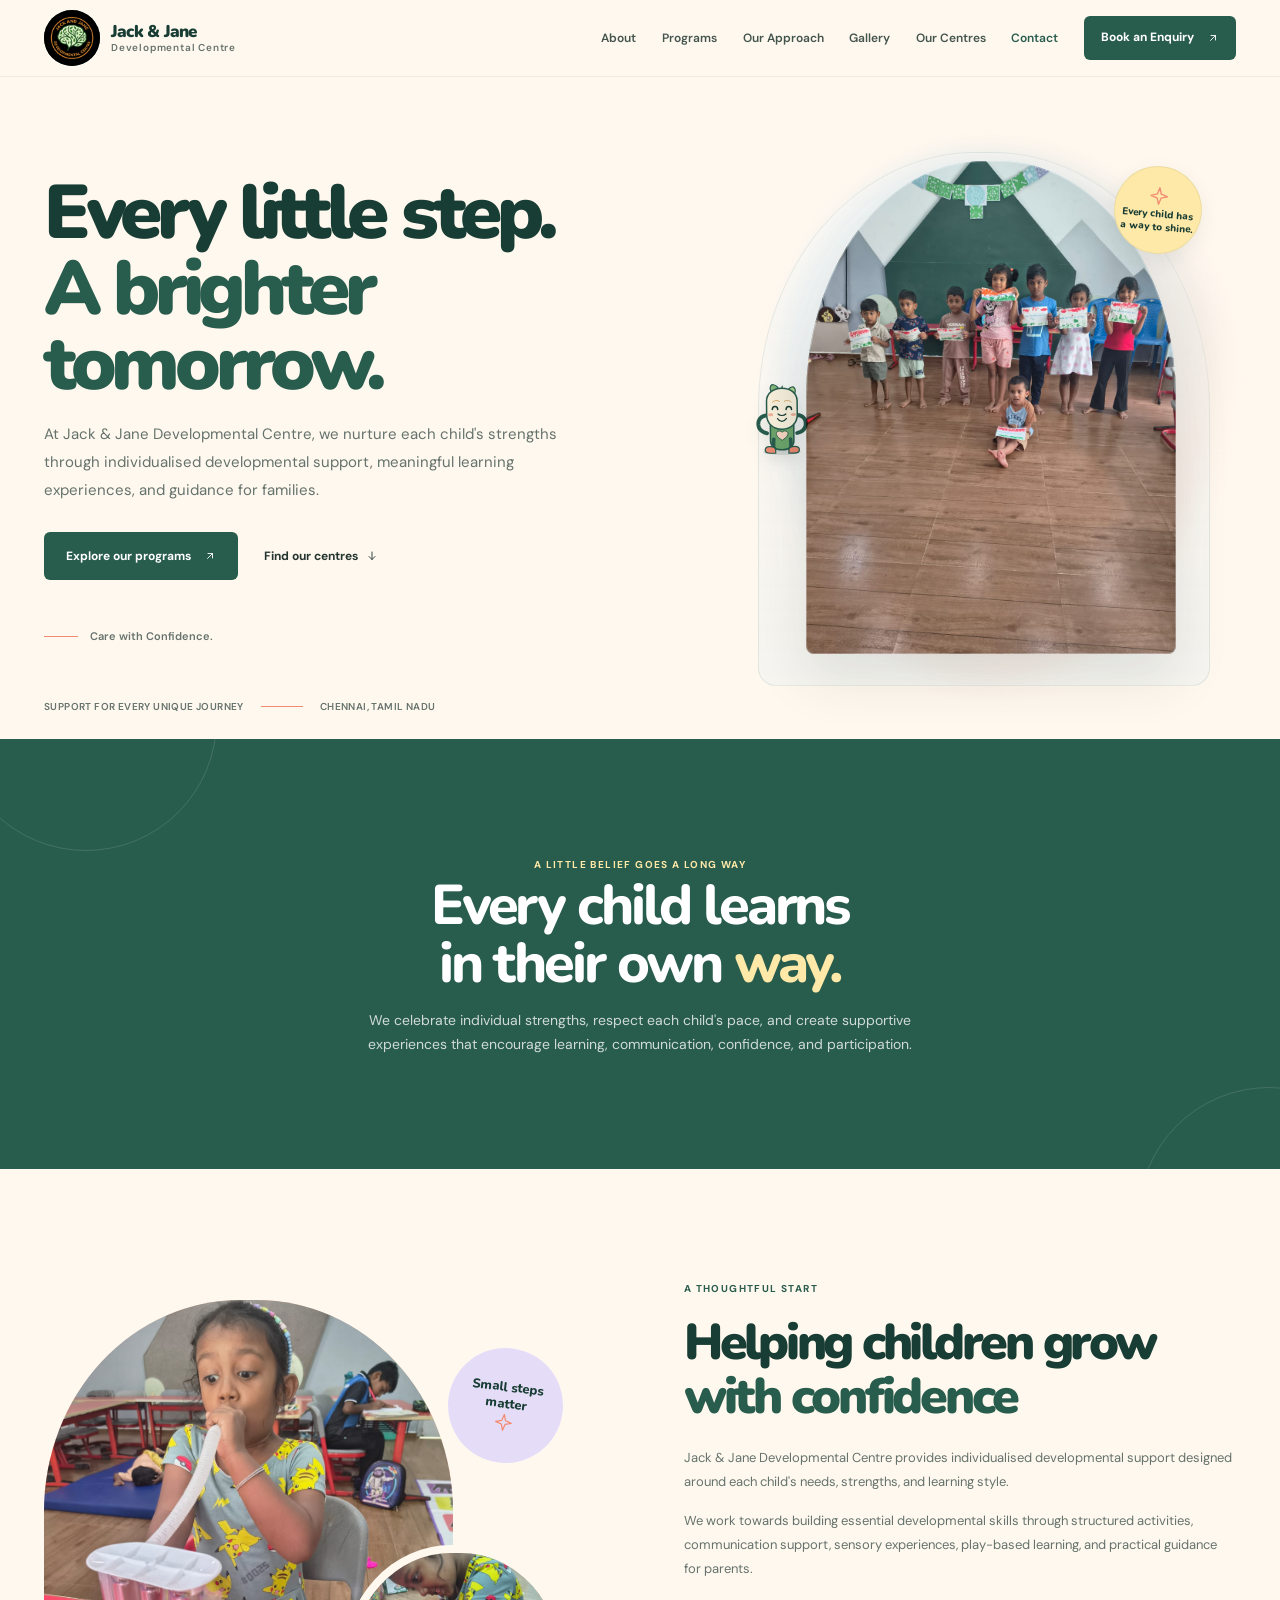
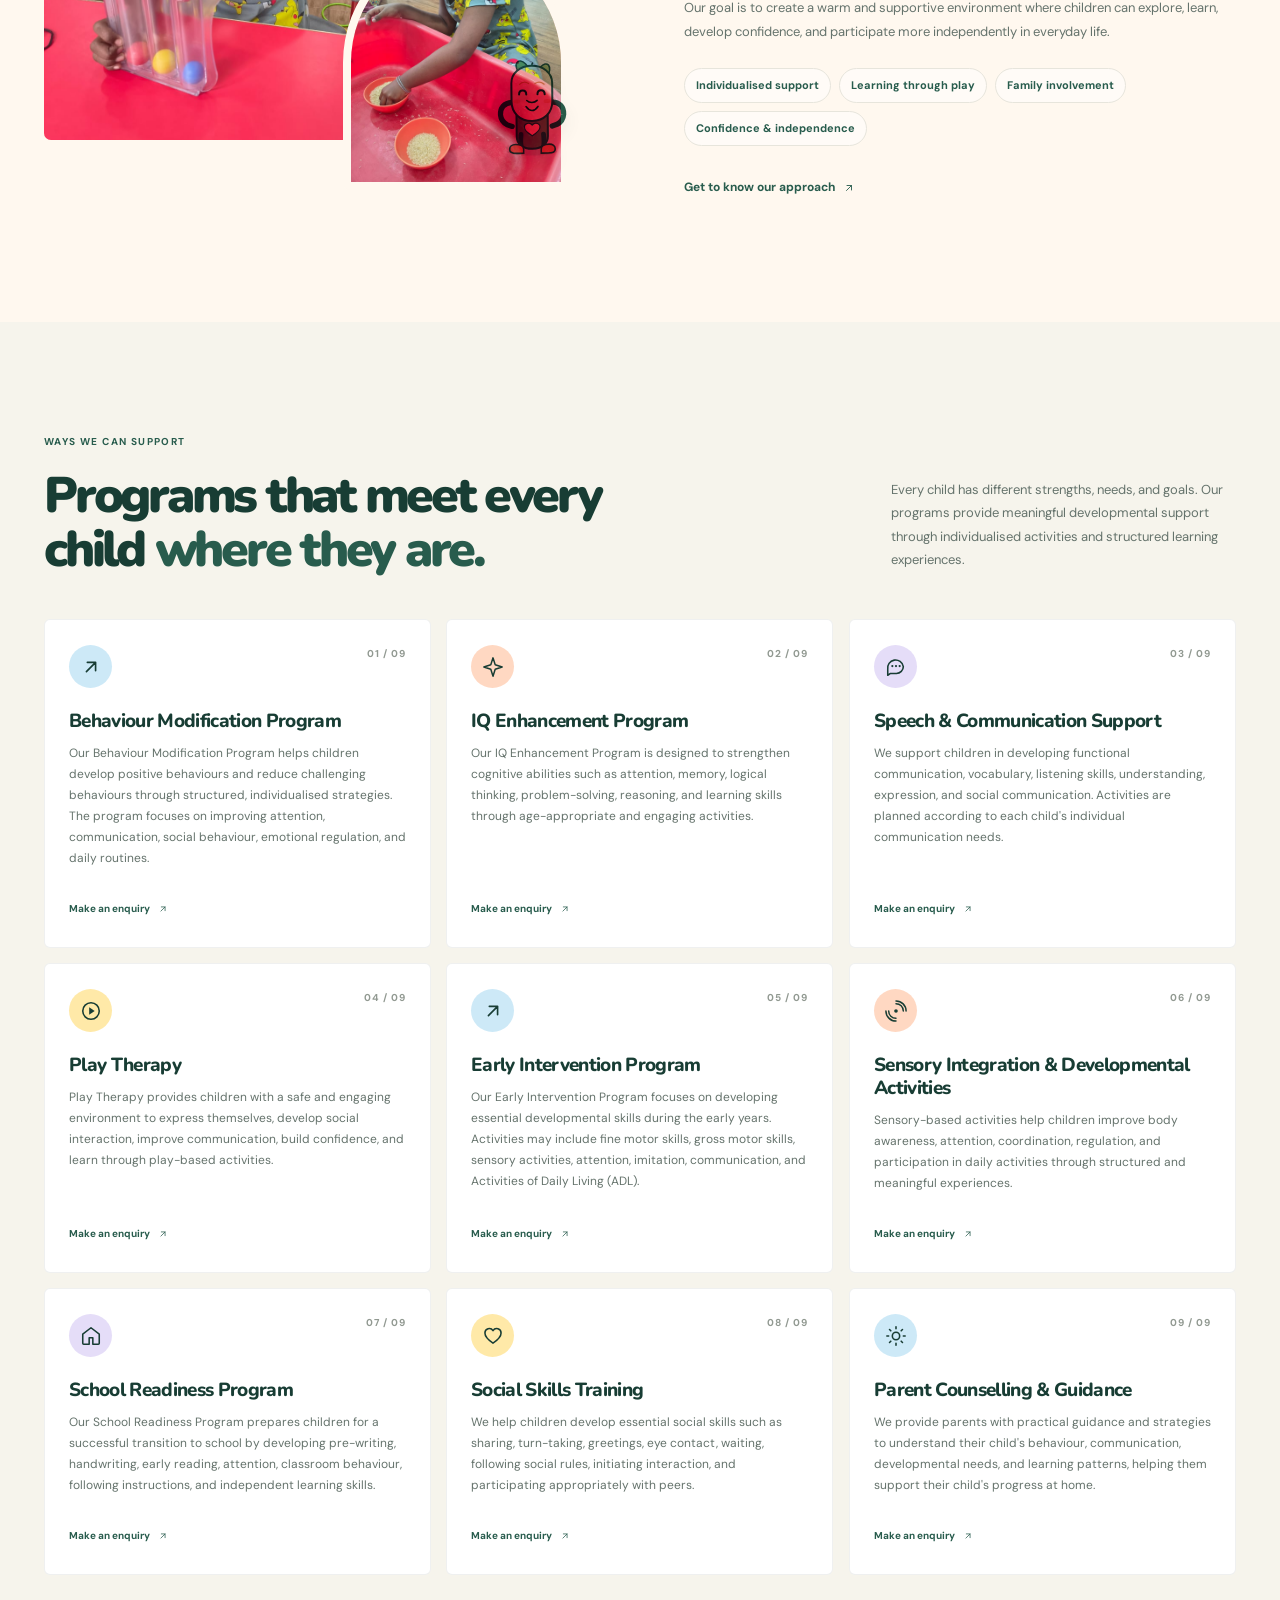
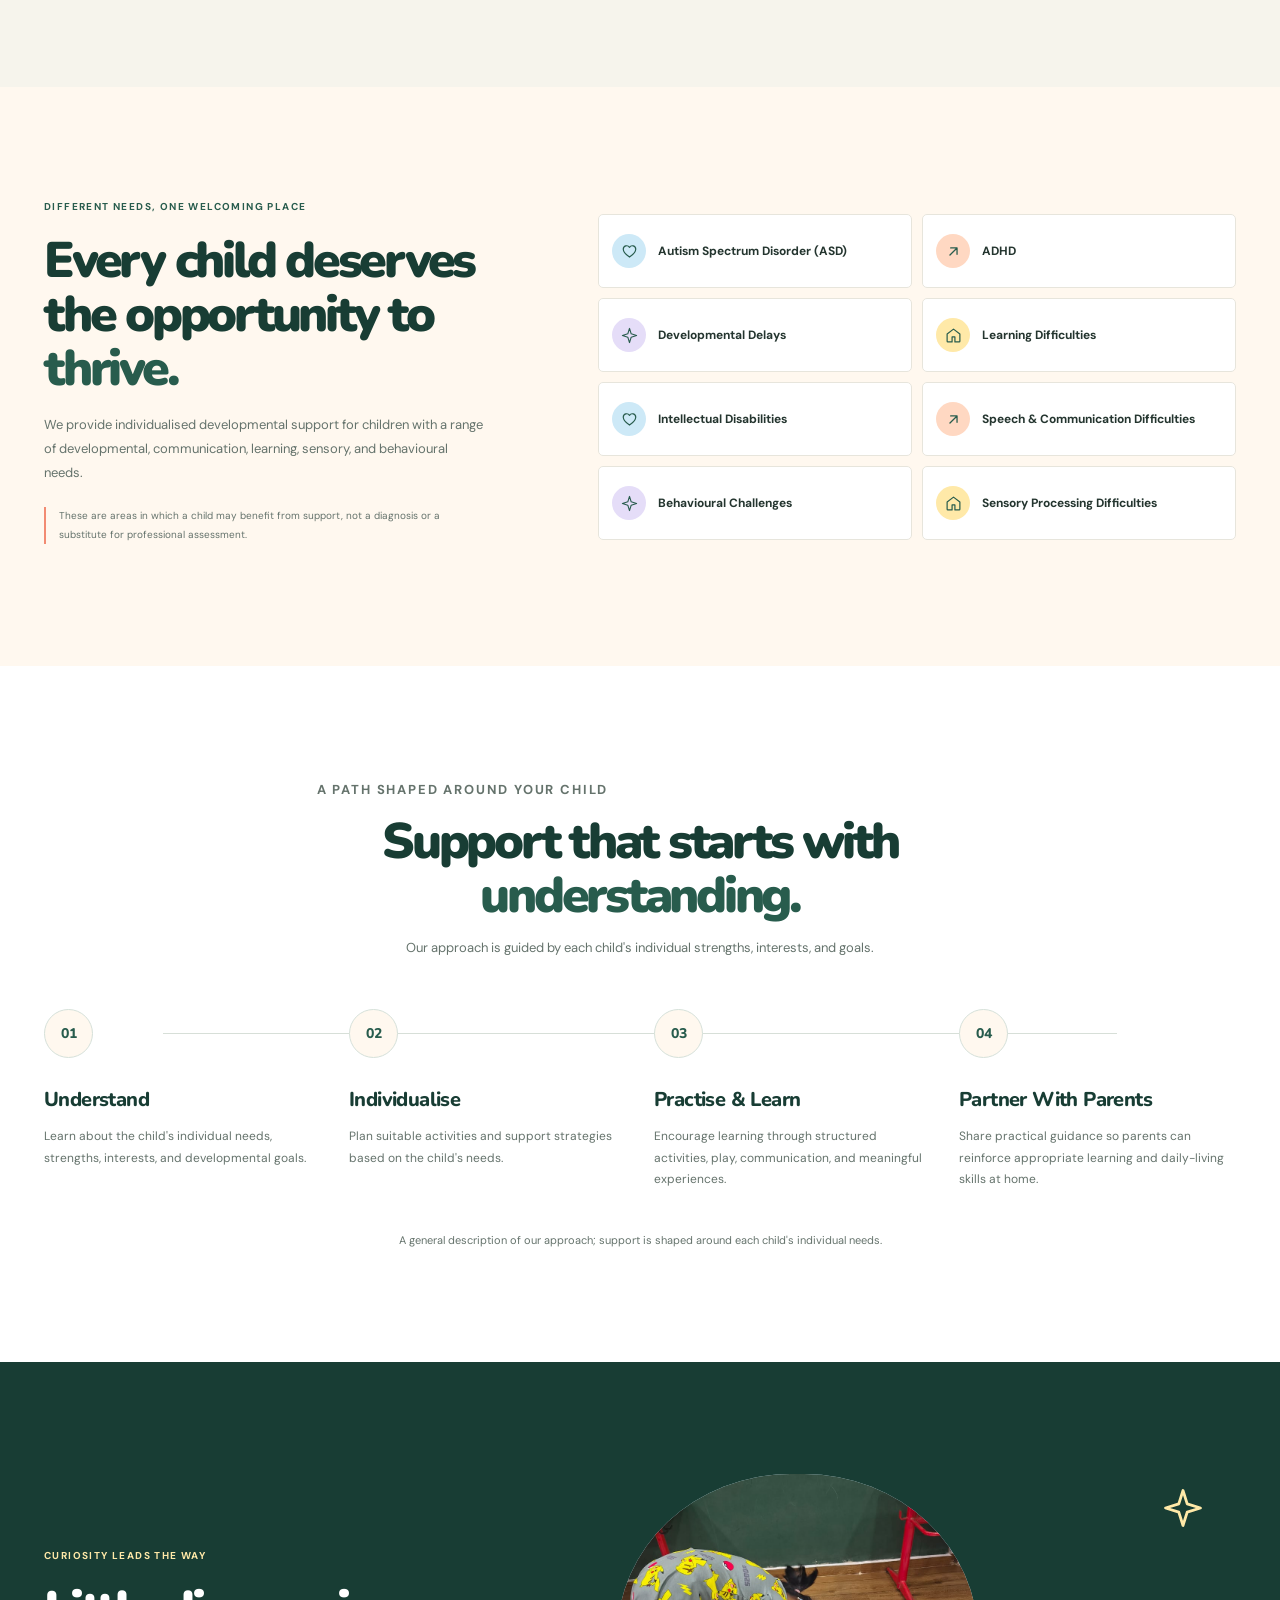
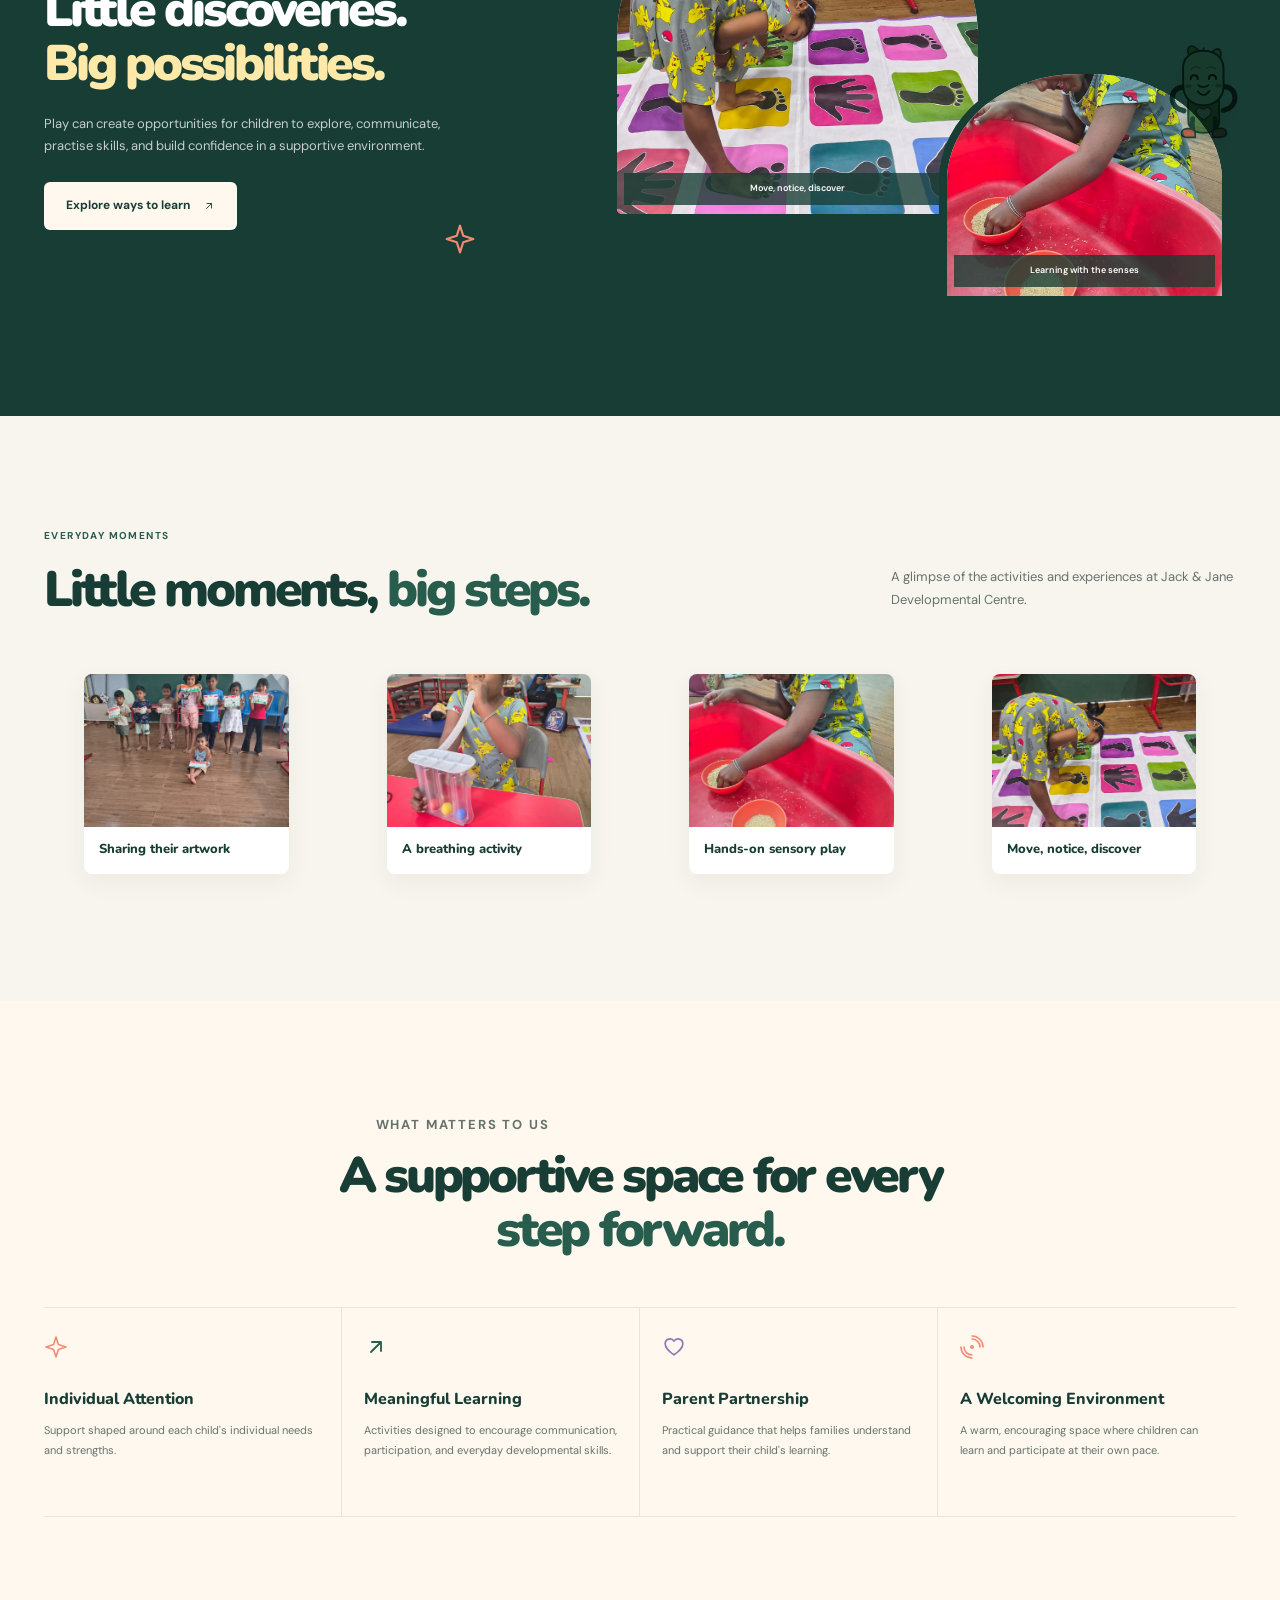
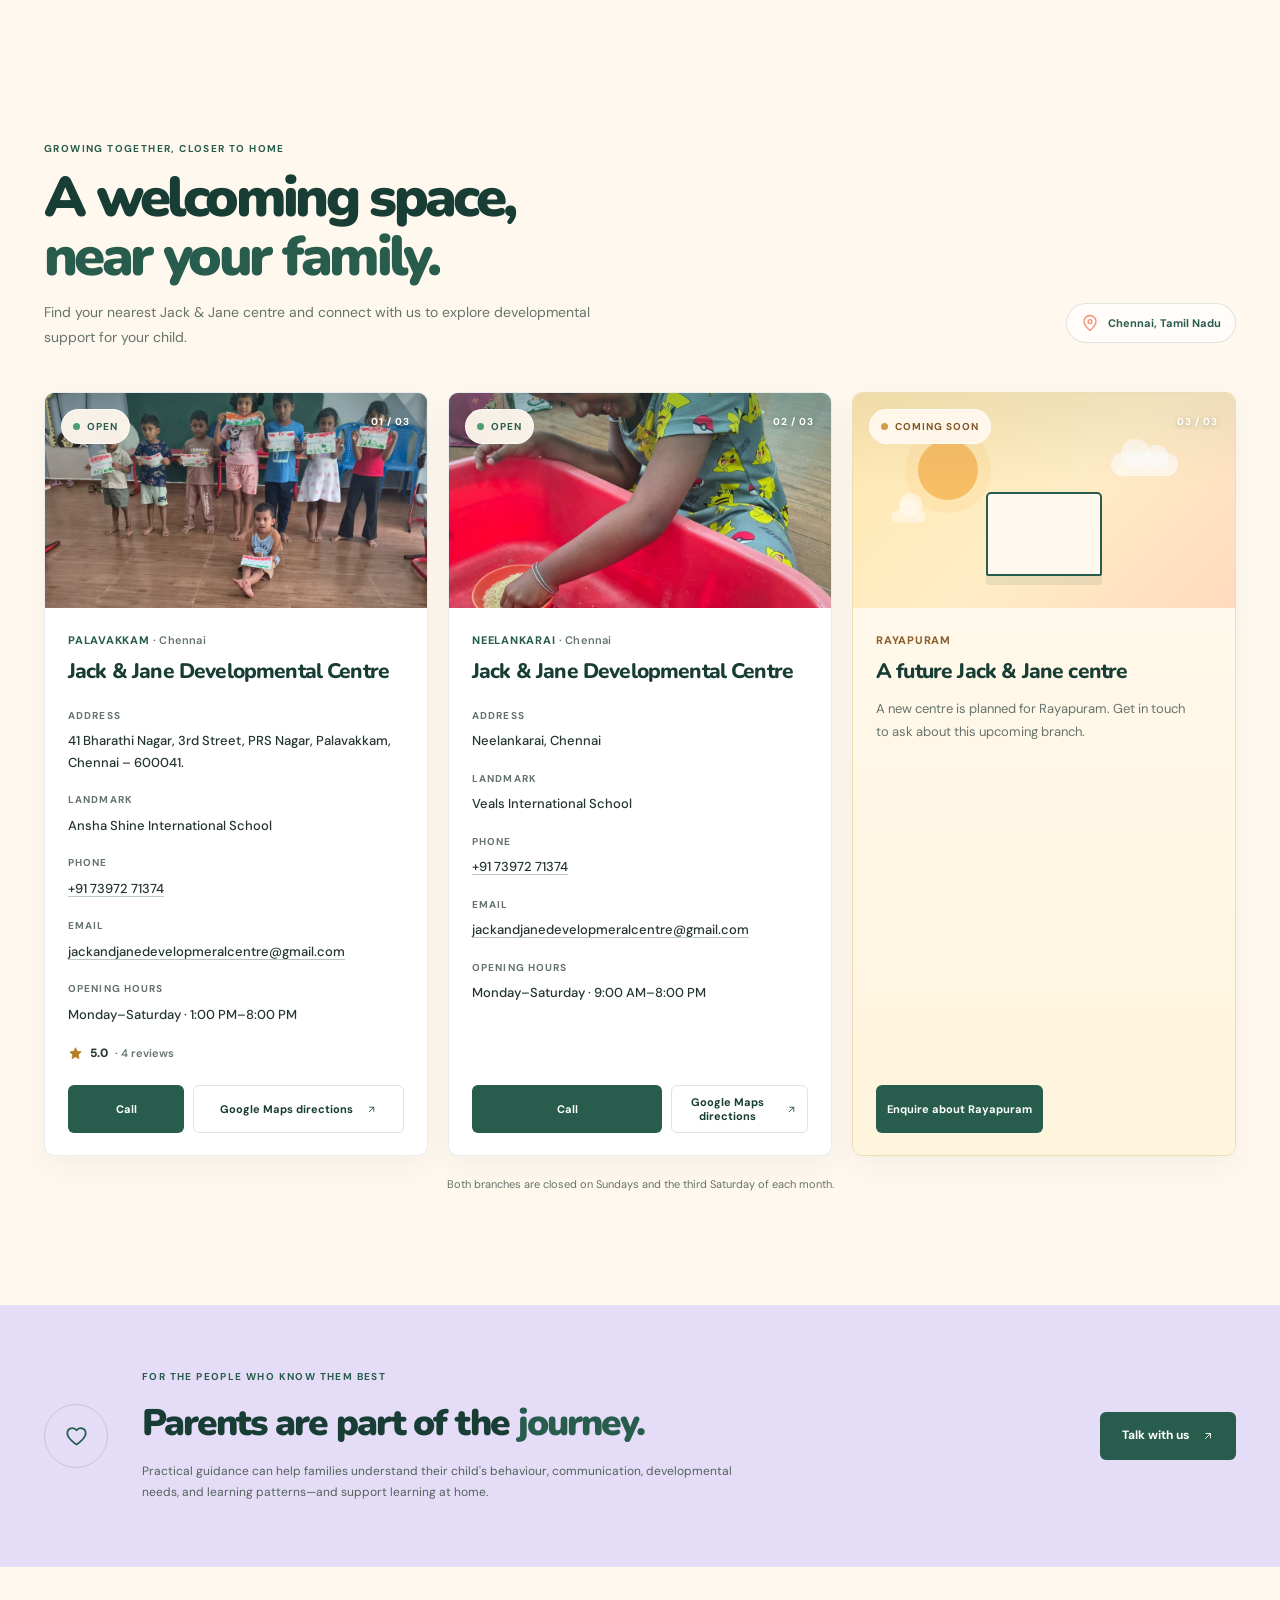
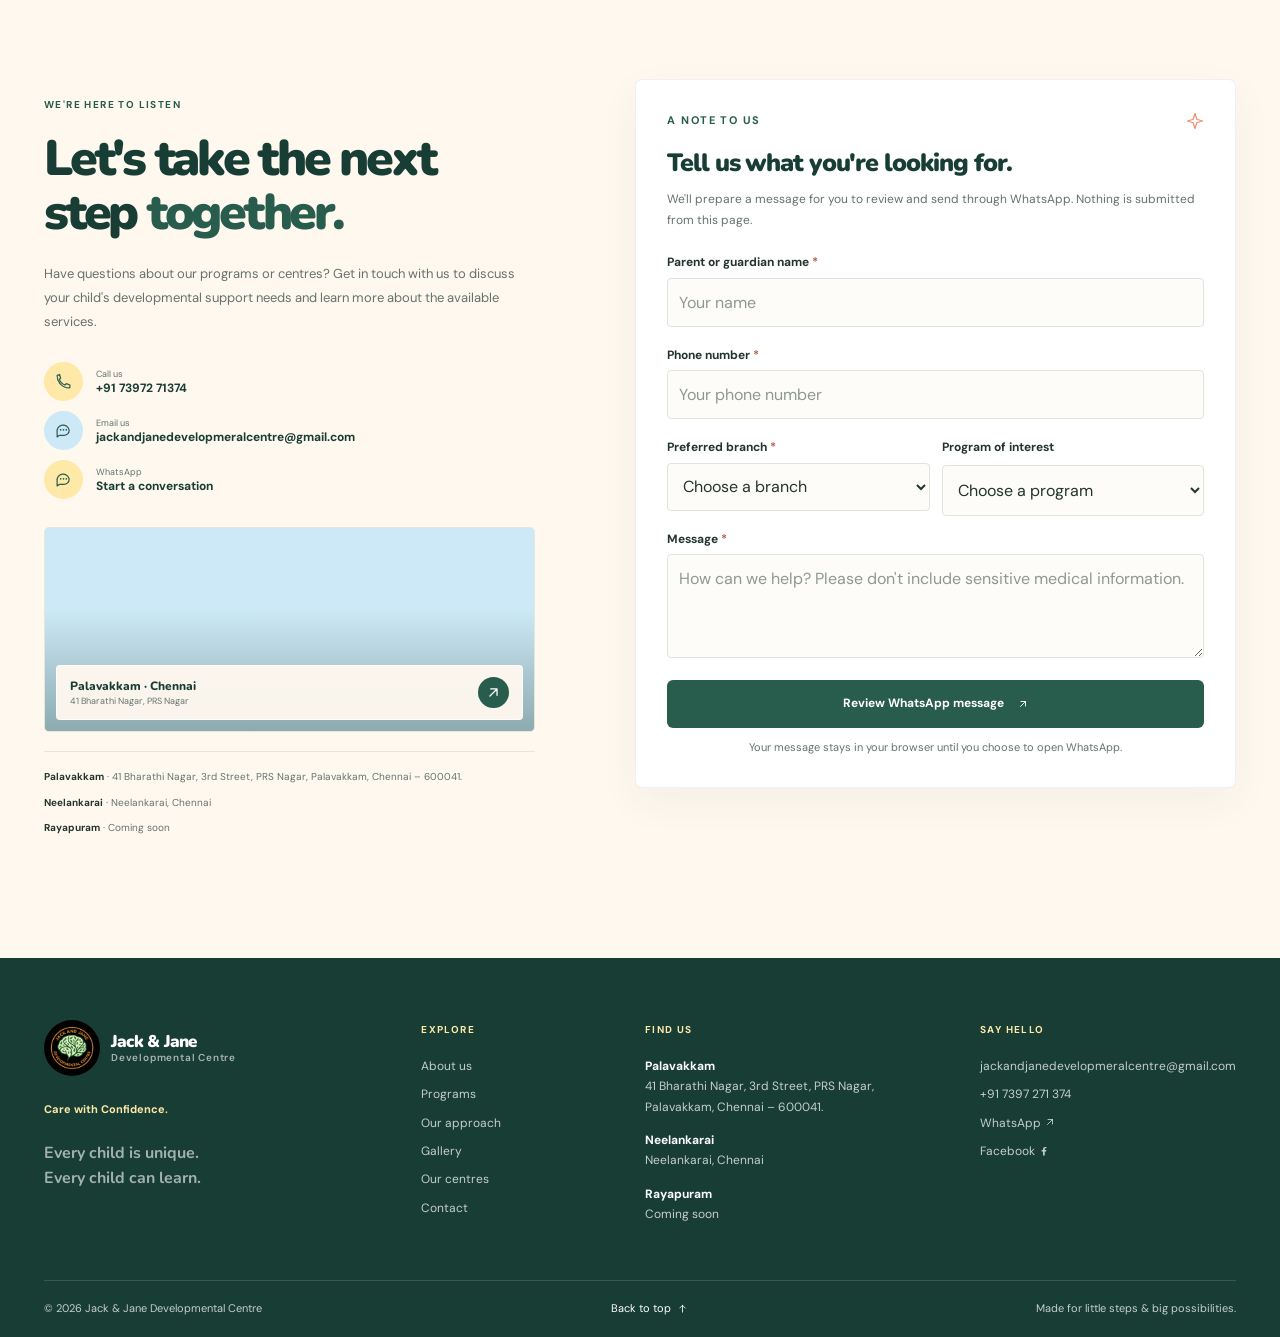
==== index.html @ b2a369ee "first commit" ====
<!doctype html>
<html lang="en">
  <head>
    <meta charset="UTF-8">
    <meta name="viewport" content="width=device-width, initial-scale=1">
    <meta name="theme-color" content="#fff8ef">
    <meta name="description" content="Explore developmental support programs, speech and communication support, early intervention, play therapy, school readiness, and parent guidance at Jack & Jane Developmental Centre in Chennai.">
    <meta property="og:title" content="Jack & Jane Developmental Centre | Child Development Support in Chennai">
    <meta property="og:description" content="Every child is unique. We support their journey with care, confidence, and individualised guidance.">
    <meta property="og:type" content="website">
    <title>Jack &amp; Jane Developmental Centre | Child Development Support in Chennai</title>
    <link rel="preconnect" href="https://fonts.googleapis.com">
    <link rel="preconnect" href="https://fonts.gstatic.com" crossorigin>
    <link href="https://fonts.googleapis.com/css2?family=DM+Sans:wght@400;500;600;700&family=Nunito:wght@500;600;700;800;900&display=swap" rel="stylesheet">
    <link rel="icon" href="logo_stuffs/WhatsApp%20Image%202026-10-06%20at%203.54.25%20PM.jpeg" type="image/jpeg">
    <link rel="stylesheet" href="styles.css">
    <script src="script.js" defer></script>
  </head>
  <body>
    <svg class="icon-library" xmlns="http://www.w3.org/2000/svg" aria-hidden="true">
      <symbol id="icon-arrow-up-right" viewBox="0 0 24 24"><path d="M7 17 17 7M8 7h9v9" fill="none" stroke="currentColor" stroke-linecap="round" stroke-linejoin="round" stroke-width="1.8"/></symbol>
      <symbol id="icon-arrow-down" viewBox="0 0 24 24"><path d="M12 4v15m-6-6 6 6 6-6" fill="none" stroke="currentColor" stroke-linecap="round" stroke-linejoin="round" stroke-width="1.8"/></symbol>
      <symbol id="icon-arrow-up" viewBox="0 0 24 24"><path d="M12 20V5m-6 6 6-6 6 6" fill="none" stroke="currentColor" stroke-linecap="round" stroke-linejoin="round" stroke-width="1.8"/></symbol>
      <symbol id="icon-sparkle" viewBox="0 0 24 24"><path d="m12 2 2.4 7.6L22 12l-7.6 2.4L12 22l-2.4-7.6L2 12l7.6-2.4L12 2Z" fill="none" stroke="currentColor" stroke-linejoin="round" stroke-width="1.6"/></symbol>
      <symbol id="icon-speech" viewBox="0 0 24 24"><path d="M20 11.5a7.5 7.5 0 0 1-7.5 7.5H6l-3 2v-6.5A7.5 7.5 0 1 1 20 11.5Z" fill="none" stroke="currentColor" stroke-linecap="round" stroke-linejoin="round" stroke-width="1.7"/><path d="M8 11h.01M12 11h.01M16 11h.01" stroke="currentColor" stroke-linecap="round" stroke-width="2.4"/></symbol>
      <symbol id="icon-play" viewBox="0 0 24 24"><circle cx="12" cy="12" r="9" fill="none" stroke="currentColor" stroke-width="1.7"/><path d="m10 8 6 4-6 4V8Z" fill="currentColor"/></symbol>
      <symbol id="icon-sensory" viewBox="0 0 24 24"><circle cx="12" cy="12" r="2" fill="currentColor"/><path d="M12 4a8 8 0 0 1 8 8M12 1a11 11 0 0 1 11 11M12 20a8 8 0 0 1-8-8M12 23A11 11 0 0 1 1 12" fill="none" stroke="currentColor" stroke-linecap="round" stroke-width="1.6"/></symbol>
      <symbol id="icon-home" viewBox="0 0 24 24"><path d="m3 10 9-7 9 7v10a1 1 0 0 1-1 1h-6v-7h-4v7H4a1 1 0 0 1-1-1V10Z" fill="none" stroke="currentColor" stroke-linecap="round" stroke-linejoin="round" stroke-width="1.7"/></symbol>
      <symbol id="icon-heart" viewBox="0 0 24 24"><path d="M20.8 8.8c0 5.2-8.8 11-8.8 11s-8.8-5.8-8.8-11A4.8 4.8 0 0 1 12 6.1a4.8 4.8 0 0 1 8.8 2.7Z" fill="none" stroke="currentColor" stroke-linecap="round" stroke-linejoin="round" stroke-width="1.7"/></symbol>
      <symbol id="icon-sun" viewBox="0 0 24 24"><circle cx="12" cy="12" r="4" fill="none" stroke="currentColor" stroke-width="1.7"/><path d="M12 2v2m0 16v2M4.93 4.93l1.42 1.42m11.3 11.3 1.42 1.42M2 12h2m16 0h2M4.93 19.07l1.42-1.42m11.3-11.3 1.42-1.42" fill="none" stroke="currentColor" stroke-linecap="round" stroke-width="1.7"/></symbol>
      <symbol id="icon-pin" viewBox="0 0 24 24"><path d="M20 10c0 5-8 12-8 12S4 15 4 10a8 8 0 1 1 16 0Z" fill="none" stroke="currentColor" stroke-linejoin="round" stroke-width="1.7"/><circle cx="12" cy="10" r="2.5" fill="none" stroke="currentColor" stroke-width="1.7"/></symbol>
      <symbol id="icon-star" viewBox="0 0 24 24"><path d="m12 2.8 2.8 5.7 6.3.9-4.6 4.5 1.1 6.3-5.6-3-5.6 3 1.1-6.3-4.6-4.5 6.3-.9L12 2.8Z" fill="currentColor" stroke="currentColor" stroke-linejoin="round" stroke-width="1.2"/></symbol>
      <symbol id="icon-phone" viewBox="0 0 24 24"><path d="M7 3H4a1 1 0 0 0-1 1c0 9.4 7.6 17 17 17a1 1 0 0 0 1-1v-3l-5-2-2 2a14 14 0 0 1-8-8l2-2-2-5Z" fill="none" stroke="currentColor" stroke-linecap="round" stroke-linejoin="round" stroke-width="1.7"/></symbol>
      <symbol id="icon-facebook" viewBox="0 0 24 24"><path d="M13.5 21v-8h2.7l.4-3h-3.1V8.1c0-.9.3-1.5 1.6-1.5h1.7V3.9c-.3 0-1.3-.1-2.5-.1-2.5 0-4.2 1.5-4.2 4.3V10H7.3v3h2.8v8h3.4Z" fill="currentColor"/></symbol>
    </svg>
    <a class="skip-link" href="#main">Skip to content</a>

    <div class="splash" aria-hidden="true">
      <img class="brand-logo brand-logo--large" src="logo_stuffs/WhatsApp%20Image%202026-10-06%20at%203.54.25%20PM.jpeg" alt="" width="1280" height="1280" decoding="async">
      <span class="splash-name">Jack &amp; Jane</span>
      <span class="splash-tag">Care with Confidence.</span>
    </div>

    <header class="site-header" id="top">
      <nav class="nav-shell container" aria-label="Main navigation">
        <a class="brand" href="#top" aria-label="Jack and Jane Developmental Centre home">
          <img class="brand-logo" src="logo_stuffs/WhatsApp%20Image%202026-10-06%20at%203.54.25%20PM.jpeg" alt="" width="1280" height="1280" decoding="async">
          <span class="brand-copy"><strong>Jack &amp; Jane</strong><small>Developmental Centre</small></span>
        </a>
        <button class="menu-toggle" type="button" aria-expanded="false" aria-controls="primary-menu" aria-label="Open navigation menu">
          <span></span><span></span>
        </button>
        <div class="nav-menu" id="primary-menu">
          <a href="#about">About</a>
          <a href="#programs">Programs</a>
          <a href="#approach">Our Approach</a>
          <a href="#gallery">Gallery</a>
          <a href="#centres">Our Centres</a>
          <a href="#contact">Contact</a>
          <a class="button button--nav" href="#contact">Book an Enquiry <svg class="icon" aria-hidden="true"><use href="#icon-arrow-up-right"></use></svg></a>
        </div>
      </nav>
    </header>

    <main id="main">
      <section class="hero section-pad">
        <div class="container hero-grid">
          <div class="hero-copy">
            <h1>Every little step.<br><em>A brighter tomorrow.</em></h1>
            <p class="hero-lede">At Jack &amp; Jane Developmental Centre, we nurture each child's strengths through individualised developmental support, meaningful learning experiences, and guidance for families.</p>
            <div class="hero-actions">
              <a class="button button--primary" href="#programs">Explore our programs <svg class="icon" aria-hidden="true"><use href="#icon-arrow-up-right"></use></svg></a>
              <a class="text-link" href="#centres">Find our centres <svg class="icon" aria-hidden="true"><use href="#icon-arrow-down"></use></svg></a>
            </div>
            <div class="hero-signoff"><span class="signoff-rule"></span><span>Care with Confidence.</span></div>
          </div>
          <div class="hero-art" aria-label="Children sharing their artwork at the centre">
            <div class="hero-photo-wrap">
              <img data-gallery-id="children-artwork" src="imagees/WhatsApp%20Image%202026-10-06%20at%2011.21.32%20AM.jpeg" alt="Children proudly showing their artwork during an activity at the centre" width="960" height="1280" fetchpriority="high" decoding="async">
            </div>
            <div class="photo-note"><svg class="note-spark" aria-hidden="true"><use href="#icon-sparkle"></use></svg><span>Every child has<br>a way to shine.</span></div>
            <img class="floating-character floating-character--hero-buddy" src="growing-buddy.svg" alt="" aria-hidden="true" width="240" height="260" decoding="async">
          </div>
        </div>
        <div class="hero-bottom container"><span>Support for every unique journey</span><span class="hero-bottom-line"></span><span>Chennai, Tamil Nadu</span></div>
      </section>

      <section class="belief-band section-pad reveal" aria-labelledby="belief-heading">
        <div class="container belief-inner">
          <span class="section-kicker">A little belief goes a long way</span>
          <h2 id="belief-heading">Every child learns<br>in their own <em>way.</em></h2>
          <p>We celebrate individual strengths, respect each child's pace, and create supportive experiences that encourage learning, communication, confidence, and participation.</p>
        </div>
      </section>

      <section class="about section-pad" id="about">
        <div class="container about-grid">
          <div class="about-photo-stack reveal">
            <div class="about-photo about-photo--main">
              <img data-gallery-id="breathing-activity" src="imagees/WhatsApp%20Image%202026-10-06%20at%2011.21.34%20AM%20(1).jpeg" alt="A child practising a breathing activity with supportive equipment" width="960" height="1280" loading="lazy" decoding="async">
            </div>
            <div class="about-photo about-photo--small">
              <img data-gallery-id="sensory-activity" src="imagees/WhatsApp%20Image%202026-10-06%20at%2011.21.34%20AM%20(2).jpeg" alt="A child exploring a hands-on sensory activity" width="960" height="1280" loading="lazy" decoding="async">
            </div>
            <span class="about-stamp">Small steps<br>matter <svg aria-hidden="true"><use href="#icon-sparkle"></use></svg></span>
            <img class="floating-character floating-character--about" src="growing-buddy.svg" alt="" aria-hidden="true" width="240" height="260" loading="lazy" decoding="async">
          </div>
          <div class="about-copy reveal">
            <p class="eyebrow">A thoughtful start</p>
            <h2>Helping children grow <em>with confidence</em></h2>
            <p>Jack &amp; Jane Developmental Centre provides individualised developmental support designed around each child's needs, strengths, and learning style.</p>
            <p>We work towards building essential developmental skills through structured activities, communication support, sensory experiences, play-based learning, and practical guidance for parents.</p>
            <p>Our goal is to create a warm and supportive environment where children can explore, learn, develop confidence, and participate more independently in everyday life.</p>
            <div class="value-chips" aria-label="Our values">
              <span>Individualised support</span><span>Learning through play</span><span>Family involvement</span><span>Confidence &amp; independence</span>
            </div>
            <a class="text-link text-link--green" href="#approach">Get to know our approach <svg class="icon" aria-hidden="true"><use href="#icon-arrow-up-right"></use></svg></a>
          </div>
        </div>
      </section>

      <section class="programs section-pad" id="programs">
        <div class="container">
          <div class="section-heading reveal">
            <div><p class="eyebrow">Ways we can support</p><h2>Programs that meet every child <em>where they are.</em></h2></div>
            <p>Every child has different strengths, needs, and goals. Our programs provide meaningful developmental support through individualised activities and structured learning experiences.</p>
          </div>
          <div class="program-grid" id="program-grid"></div>
        </div>
      </section>

      <section class="support section-pad" id="support">
        <div class="container support-grid">
          <div class="support-intro reveal">
            <p class="eyebrow">Different needs, one welcoming place</p>
            <h2>Every child deserves the opportunity to <em>thrive.</em></h2>
            <p>We provide individualised developmental support for children with a range of developmental, communication, learning, sensory, and behavioural needs.</p>
            <p class="small-note">These are areas in which a child may benefit from support, not a diagnosis or a substitute for professional assessment.</p>
          </div>
          <div class="support-list" id="support-list" aria-label="Areas where children may benefit from support"></div>
        </div>
      </section>

      <section class="approach section-pad" id="approach">
        <div class="container">
          <div class="section-heading section-heading--center reveal">
            <p class="eyebrow">A path shaped around your child</p>
            <h2>Support that starts with <em>understanding.</em></h2>
            <p>Our approach is guided by each child's individual strengths, interests, and goals.</p>
          </div>
          <div class="steps-grid" id="steps-grid"></div>
          <p class="approach-footnote">A general description of our approach; support is shaped around each child's individual needs.</p>
        </div>
      </section>

      <section class="play section-pad">
        <div class="container play-grid">
          <div class="play-copy reveal">
            <p class="eyebrow">Curiosity leads the way</p>
            <h2>Little discoveries.<br><em>Big possibilities.</em></h2>
            <p>Play can create opportunities for children to explore, communicate, practise skills, and build confidence in a supportive environment.</p>
            <a class="button button--light" href="#programs">Explore ways to learn <svg class="icon" aria-hidden="true"><use href="#icon-arrow-up-right"></use></svg></a>
            <svg class="play-doodle" aria-hidden="true"><use href="#icon-sparkle"></use></svg>
          </div>
          <div class="play-gallery reveal" aria-label="Learning through activities at Jack and Jane">
            <figure class="gallery-image gallery-image--one">
              <img data-gallery-id="movement-activity" src="imagees/WhatsApp%20Image%202026-10-06%20at%2011.21.34%20AM.jpeg" alt="A child exploring a colourful movement and coordination activity" width="960" height="1280" loading="lazy" decoding="async">
              <figcaption>Move, notice, discover</figcaption>
            </figure>
            <figure class="gallery-image gallery-image--two">
              <img data-gallery-id="sensory-activity" src="imagees/WhatsApp%20Image%202026-10-06%20at%2011.21.34%20AM%20(2).jpeg" alt="A child using rice and bowls in a sensory play activity" width="960" height="1280" loading="lazy" decoding="async">
              <figcaption>Learning with the senses</figcaption>
            </figure>
            <img class="floating-character floating-character--play" src="growing-buddy.svg" alt="" aria-hidden="true" width="240" height="260" loading="lazy" decoding="async">
            <svg class="gallery-sun" aria-hidden="true"><use href="#icon-sparkle"></use></svg>
          </div>
        </div>
      </section>

      <section class="photo-gallery section-pad" id="gallery" aria-labelledby="gallery-title">
        <div class="container">
          <div class="section-heading reveal">
            <div><p class="eyebrow">Everyday moments</p><h2 id="gallery-title">Little moments, <em>big steps.</em></h2></div>
            <p>A glimpse of the activities and experiences at Jack &amp; Jane Developmental Centre.</p>
          </div>
          <div class="photo-gallery-grid" id="public-gallery"></div>
        </div>
      </section>

      <section class="principles section-pad">
        <div class="container">
          <div class="section-heading section-heading--center reveal">
            <p class="eyebrow">What matters to us</p>
            <h2>A supportive space for every <em>step forward.</em></h2>
          </div>
          <div class="principle-grid" id="principle-grid"></div>
        </div>
      </section>

      <section class="centres section-pad" id="centres">
        <div class="container">
          <div class="centres-heading">
            <div class="centres-heading-copy">
              <p class="eyebrow reveal">Growing together, closer to home</p>
              <h2 class="reveal">A welcoming space,<br><em>near your family.</em></h2>
              <p class="reveal">Find your nearest Jack &amp; Jane centre and connect with us to explore developmental support for your child.</p>
            </div>
            <span class="centres-location reveal"><svg aria-hidden="true"><use href="#icon-pin"></use></svg> Chennai, Tamil Nadu</span>
          </div>
          <div class="branch-grid" id="branch-grid">
            <article class="branch-card branch-card--featured reveal">
              <div class="branch-image">
                <img src="imagees/WhatsApp%20Image%202026-10-06%20at%2011.21.32%20AM.jpeg" alt="Children sharing their artwork at Jack &amp; Jane" width="960" height="1280" loading="lazy" decoding="async">
                <span class="status"><i></i> Open</span>
                <span class="branch-number">01 / 03</span>
              </div>
              <div class="branch-content">
                <p class="branch-area">Palavakkam <span>· Chennai</span></p>
                <h3>Jack &amp; Jane Developmental Centre</h3>
                <div class="branch-details">
                  <div class="branch-detail"><span class="detail-label">Address</span><p>41 Bharathi Nagar, 3rd Street, PRS Nagar, Palavakkam, Chennai – 600041.</p></div>
                  <div class="branch-detail"><span class="detail-label">Landmark</span><p>Ansha Shine International School</p></div>
                  <div class="branch-detail"><span class="detail-label">Phone</span><a href="tel:+917397271374">+91 73972 71374</a></div>
                  <div class="branch-detail"><span class="detail-label">Opening hours</span><p>Monday–Saturday · 1:00 PM–8:00 PM</p></div>
                </div>
                <p class="rating-note"><svg aria-hidden="true"><use href="#icon-star"></use></svg> 5.0 <span class="rating-reviews">· 4 reviews</span></p>
                <div class="branch-actions">
                  <a class="button button--primary" href="tel:+917397271374">Call</a>
                  <a class="button button--outline" href="https://www.google.com/maps/place/Jack+and+Jane+developmental+center/@12.9650035,80.254182,17z/data=!3m1!4b1!4m6!3m5!1s0x3a525d982b3c3ddf:0xa302f3ba93eecda0!8m2!3d12.9650035!4d80.2567569!16s%2Fg%2F11yqqgjs_1?entry=ttu&amp;g_ep=EgoyMDI2MTAyMC4wIKXMDSoASAFQAw%3D%3D" target="_blank" rel="noopener noreferrer">Google Maps directions <svg class="icon" aria-hidden="true"><use href="#icon-arrow-up-right"></use></svg></a>
                </div>
              </div>
            </article>
            <article class="branch-card reveal">
              <div class="branch-image">
                <img src="imagees/WhatsApp%20Image%202026-10-06%20at%2011.21.34%20AM%20(2).jpeg" alt="A child exploring a hands-on sensory activity at Jack &amp; Jane" width="960" height="1280" loading="lazy" decoding="async">
                <span class="status"><i></i> Open</span>
                <span class="branch-number">02 / 03</span>
              </div>
              <div class="branch-content">
                <p class="branch-area">Neelankarai <span>· Chennai</span></p>
                <h3>Jack &amp; Jane Developmental Centre</h3>
                <div class="branch-details">
                  <div class="branch-detail"><span class="detail-label">Location</span><p>Neelankarai, Chennai</p></div>
                  <div class="branch-detail"><span class="detail-label">Landmark</span><p>Veals International School</p></div>
                  <div class="branch-detail"><span class="detail-label">Phone</span><a href="tel:+917397271374">+91 73972 71374</a></div>
                  <div class="branch-detail"><span class="detail-label">Opening hours</span><p>Monday–Saturday · 9:00 AM–8:00 PM</p></div>
                </div>
                <div class="branch-actions">
                  <a class="button button--primary" href="tel:+917397271374">Contact this centre</a>
                  <a class="button button--outline" href="https://www.google.com/maps/search/?api=1&amp;query=Jack%20and%20Jane%20Therapy%20Center%2C%20Chinna%20Neelankarai%2C%20Chennai" target="_blank" rel="noopener noreferrer">Google Maps <svg class="icon" aria-hidden="true"><use href="#icon-arrow-up-right"></use></svg></a>
                </div>
              </div>
            </article>
            <article class="branch-card branch-card--soon reveal">
              <div class="branch-image branch-image--illustrated">
                <span class="status status--soon"><i></i> Coming soon</span>
                <span class="branch-number">03 / 03</span>
                <span class="rayapuram-sun"></span>
                <span class="rayapuram-cloud rayapuram-cloud--one"></span>
                <span class="rayapuram-cloud rayapuram-cloud--two"></span>
                <span class="rayapuram-house"><span class="rayapuram-roof"></span><span class="rayapuram-door"></span><span class="rayapuram-window"></span></span>
                <span class="rayapuram-ground"></span>
              </div>
              <div class="branch-content">
                <p class="branch-area">Rayapuram</p>
                <h3>A future Jack &amp; Jane centre</h3>
                <p class="soon-copy">A new centre is planned for Rayapuram. Get in touch to ask about this upcoming branch.</p>
                <div class="branch-actions">
                  <a class="button button--primary" href="#contact" data-interest="Rayapuram branch">Enquire about Rayapuram <svg class="icon" aria-hidden="true"><use href="#icon-arrow-up-right"></use></svg></a>
                </div>
              </div>
            </article>
          </div>
          <p class="branch-schedule-note" id="branch-schedule-note">Both branches are closed on Sundays and the third Saturday of each month.</p>
        </div>
      </section>

      <section class="parent-callout">
        <div class="container parent-inner reveal">
          <span class="parent-symbol" aria-hidden="true"><svg><use href="#icon-heart"></use></svg></span>
          <div><p class="eyebrow">For the people who know them best</p><h2>Parents are part of the <em>journey.</em></h2><p>Practical guidance can help families understand their child's behaviour, communication, developmental needs, and learning patterns—and support learning at home.</p></div>
          <a class="button button--primary" href="#contact" data-interest="Parent Counselling &amp; Guidance">Talk with us <svg class="icon" aria-hidden="true"><use href="#icon-arrow-up-right"></use></svg></a>
        </div>
      </section>

      <section class="contact section-pad" id="contact">
        <div class="container contact-grid">
          <div class="contact-copy reveal">
            <p class="eyebrow">We're here to listen</p>
            <h2>Let's take the next step <em>together.</em></h2>
            <p>Have questions about our programs or centres? Get in touch with us to discuss your child's developmental support needs and learn more about the available services.</p>
            <div class="contact-quick">
              <a class="contact-quick-link" href="tel:+917397271374"><span class="quick-icon" aria-hidden="true"><svg><use href="#icon-phone"></use></svg></span><span><small>Call us</small><strong>+91 7397 271 374</strong></span></a>
              <a class="contact-quick-link" href="mailto:jackandjanedevelopmeralcentre@gmail.com"><span class="quick-icon" aria-hidden="true"><svg><use href="#icon-speech"></use></svg></span><span><small>Email us</small><strong>jackandjanedevelopmeralcentre@gmail.com</strong></span></a>
              <a class="contact-quick-link" href="https://wa.me/917397271374?text=Hello%20Jack%20%26%20Jane%20Developmental%20Centre%2C%20I%20would%20like%20to%20know%20more%20about%20your%20programs%20and%20available%20branches." target="_blank" rel="noopener noreferrer"><span class="quick-icon" aria-hidden="true"><svg><use href="#icon-speech"></use></svg></span><span><small>WhatsApp</small><strong>Start a conversation</strong></span></a>
            </div>
            <a class="map-card" href="https://www.google.com/maps/place/Jack+and+Jane+developmental+center/@12.9650035,80.254182,17z/data=!3m1!4b1!4m6!3m5!1s0x3a525d982b3c3ddf:0xa302f3ba93eecda0!8m2!3d12.9650035!4d80.2567569!16s%2Fg%2F11yqqgjs_1?entry=ttu&amp;g_ep=EgoyMDI2MTAyMC4wIKXMDSoASAFQAw%3D%3D" target="_blank" rel="noopener noreferrer" aria-label="View Jack and Jane Developmental Centre on Google Maps">
              <iframe src="https://maps.google.com/maps?q=12.9650035%2C80.2567569&amp;z=16&amp;output=embed" title="Map showing Jack and Jane Developmental Centre in Chennai" loading="lazy" referrerpolicy="no-referrer-when-downgrade" tabindex="-1" aria-hidden="true"></iframe>
              <span class="map-card-label"><span><strong>Palavakkam · Chennai</strong><small>41 Bharathi Nagar, PRS Nagar</small></span><span class="map-arrow" aria-hidden="true"><svg class="icon"><use href="#icon-arrow-up-right"></use></svg></span></span>
            </a>
            <div class="contact-locations" id="contact-locations"><p><strong>Palavakkam</strong> · 41 Bharathi Nagar, 3rd Street, PRS Nagar, Chennai – 600041</p><p><strong>Neelankarai</strong> · Neelankarai, Chennai · near Veals International School</p><p><strong>Rayapuram</strong> · Coming soon</p></div>
          </div>
          <div class="form-card reveal">
            <span class="form-index">A NOTE TO US <svg aria-hidden="true"><use href="#icon-sparkle"></use></svg></span>
            <h3>Tell us what you're looking for.</h3>
            <p class="form-intro">We'll prepare a message for you to review and send through WhatsApp. Nothing is submitted from this page.</p>
            <form id="enquiry-form" novalidate>
              <div class="field"><label for="parent-name">Parent or guardian name <span>*</span></label><input id="parent-name" name="name" autocomplete="name" required maxlength="80" placeholder="Your name"><small class="field-error" id="name-error"></small></div>
              <div class="field"><label for="parent-phone">Phone number <span>*</span></label><input id="parent-phone" name="phone" autocomplete="tel" type="tel" inputmode="tel" required maxlength="20" placeholder="Your phone number"><small class="field-error" id="phone-error"></small></div>
              <div class="field-row">
                <div class="field"><label for="branch-select">Preferred branch <span>*</span></label><select id="branch-select" name="branch" required><option value="">Choose a branch</option><option>Palavakkam</option><option>Neelankarai</option><option>Rayapuram (coming soon)</option><option>Not sure yet</option></select><small class="field-error" id="branch-error"></small></div>
                <div class="field"><label for="program-select">Program of interest</label><select id="program-select" name="program"><option value="">Choose a program</option></select></div>
              </div>
              <div class="field"><label for="message">Message <span>*</span></label><textarea id="message" name="message" rows="3" maxlength="500" required placeholder="How can we help? Please don't include sensitive medical information."></textarea><small class="field-error" id="message-error"></small></div>
              <p class="form-error-summary" id="form-error-summary" role="alert" hidden>Please check the required fields above.</p>
              <button class="button button--primary form-submit" type="submit">Review WhatsApp message <svg class="icon" aria-hidden="true"><use href="#icon-arrow-up-right"></use></svg></button>
              <p class="form-privacy">Your message stays in your browser until you choose to open WhatsApp.</p>
            </form>
          </div>
        </div>
      </section>
    </main>

    <footer class="footer">
      <div class="container footer-main">
        <div class="footer-brand">
          <a class="brand brand--footer" href="#top">
            <img class="brand-logo" src="logo_stuffs/WhatsApp%20Image%202026-10-06%20at%203.54.25%20PM.jpeg" alt="" width="1280" height="1280" loading="lazy" decoding="async">
            <span class="brand-copy"><strong>Jack &amp; Jane</strong><small>Developmental Centre</small></span>
          </a>
          <p>Care with Confidence.</p>
          <span class="footer-belief">Every child is unique.<br>Every child can learn.</span>
        </div>
        <div class="footer-links"><h2>Explore</h2><a href="#about">About us</a><a href="#programs">Programs</a><a href="#approach">Our approach</a><a href="#gallery">Gallery</a><a href="#centres">Our centres</a><a href="#contact">Contact</a></div>
        <div class="footer-links footer-branches" id="footer-branches"><h2>Find us</h2><p><strong>Palavakkam</strong><br>41 Bharathi Nagar, 3rd Street,<br>PRS Nagar, Chennai – 600041</p><p><strong>Neelankarai</strong><br>Neelankarai, Chennai</p><p><strong>Rayapuram</strong> · Coming soon</p></div>
        <div class="footer-links footer-contact"><h2>Say hello</h2><a href="mailto:jackandjanedevelopmeralcentre@gmail.com">jackandjanedevelopmeralcentre@gmail.com</a><a href="tel:+917397271374">+91 7397 271 374</a><a href="https://wa.me/917397271374?text=Hello%20Jack%20%26%20Jane%20Developmental%20Centre%2C%20I%20would%20like%20to%20know%20more%20about%20your%20programs%20and%20available%20branches." target="_blank" rel="noopener noreferrer">WhatsApp <svg class="icon" aria-hidden="true"><use href="#icon-arrow-up-right"></use></svg></a><a href="https://www.facebook.com/100012303435919/videos/766374536435437/" target="_blank" rel="noopener noreferrer">Facebook <svg class="icon" aria-hidden="true"><use href="#icon-facebook"></use></svg></a></div>
      </div>
      <div class="container footer-bottom"><span>© <span id="current-year"></span> Jack &amp; Jane Developmental Centre</span><a href="#top">Back to top <svg class="icon" aria-hidden="true"><use href="#icon-arrow-up"></use></svg></a><span>Made for little steps &amp; big possibilities.</span></div>
    </footer>

    <dialog class="review-dialog" id="review-dialog" aria-labelledby="review-title">
      <form method="dialog" class="dialog-close-form"><button class="dialog-close" aria-label="Close message review">×</button></form>
      <p class="eyebrow">Your message is ready</p>
      <h2 id="review-title">Please review before sending.</h2>
      <p class="dialog-description">This opens WhatsApp with the message below. You can make any changes there before sending it.</p>
      <pre id="whatsapp-preview"></pre>
      <div class="dialog-actions"><button class="button button--outline" type="button" id="edit-message">Keep editing</button><a class="button button--primary" id="open-whatsapp" href="#" target="_blank" rel="noopener noreferrer">Continue to WhatsApp <svg class="icon" aria-hidden="true"><use href="#icon-arrow-up-right"></use></svg></a></div>
    </dialog>
  </body>
</html>
---- styles.css ----
:root {
  color-scheme: light;
  --forest: #285c4d;
  --deep: #183d34;
  --cream: #fff8ef;
  --peach: #ffd8c2;
  --yellow: #ffe9a8;
  --blue: #cde9f7;
  --lavender: #e5ddf8;
  --coral: #f28b72;
  --ink: #24352f;
  --muted: #65736c;
  --white: #fff;
  --line: #e7e5dc;
  --heading: "Nunito", "Trebuchet MS", sans-serif;
  --body: "DM Sans", "Segoe UI", sans-serif;
  --max-width: 1192px;
}

* { box-sizing: border-box; }
html { scroll-behavior: smooth; scroll-padding-top: 92px; }
body { margin: 0; background: var(--cream); color: var(--ink); font-family: var(--body); font-size: 15px; line-height: 1.7; -webkit-font-smoothing: antialiased; }
body.menu-open { overflow: hidden; }
.icon-library { display: none; }
.icon { width: 1em; height: 1em; display: inline-block; flex: 0 0 auto; vertical-align: -.15em; }
img { display: block; width: 100%; }
a { color: inherit; }
button, input, select, textarea { font: inherit; }
button, a { -webkit-tap-highlight-color: transparent; }
::selection { background: var(--yellow); color: var(--deep); }
.container { width: min(var(--max-width), calc(100% - 64px)); margin-inline: auto; }
.section-pad { padding-block: 112px; }
.skip-link { position: fixed; z-index: 100; top: 10px; left: 10px; padding: 10px 15px; border-radius: 6px; background: var(--deep); color: var(--white); transform: translateY(-150%); }
.skip-link:focus { transform: none; }
:focus-visible { outline: 3px solid var(--forest); outline-offset: 4px; }
.play :focus-visible, .footer :focus-visible { outline-color: var(--yellow); }

.splash { position: fixed; z-index: 20; inset: 0; display: flex; flex-direction: column; align-items: center; justify-content: center; gap: 5px; background: var(--cream); animation: splash-out .65s 1.15s forwards; pointer-events: none; }
.splash-name { color: var(--deep); font: 800 24px/1.2 var(--heading); letter-spacing: -.04em; }
.splash-tag { color: var(--muted); font-size: 12px; letter-spacing: .12em; }
.brand-logo { width: 56px; height: 56px; flex: 0 0 auto; border-radius: 50%; background: var(--deep); object-fit: contain; }
.brand-logo--large { width: 104px; height: 104px; margin-bottom: 8px; animation: logo-arrive .7s both; }
@keyframes logo-arrive { from { opacity: 0; transform: scale(.86); } to { opacity: 1; transform: scale(1); } }
@keyframes splash-out { to { opacity: 0; visibility: hidden; } }

.site-header { position: sticky; z-index: 10; top: 0; border-bottom: 1px solid rgb(40 92 77 / 8%); background: rgb(255 248 239 / 92%); backdrop-filter: blur(14px); transition: background .25s ease, box-shadow .25s ease, border-color .25s ease; }
.site-header.is-scrolled { border-color: rgb(40 92 77 / 12%); background: rgb(255 248 239 / 97%); box-shadow: 0 8px 26px rgb(24 61 52 / 7%); }
.nav-shell { min-height: 76px; display: flex; align-items: center; justify-content: space-between; gap: 26px; }
.brand { display: inline-flex; align-items: center; gap: 11px; text-decoration: none; }
.brand-copy { display: grid; gap: 0; line-height: 1.2; }
.brand-copy strong { color: var(--deep); font: 900 17px/1.2 var(--heading); letter-spacing: -.045em; }
.brand-copy small { color: var(--muted); font-size: 10px; font-weight: 600; letter-spacing: .08em; }
.nav-menu { display: flex; align-items: center; gap: clamp(15px, 2vw, 27px); }
.nav-menu > a:not(.button) { color: #43544d; font-size: 12px; font-weight: 600; text-decoration: none; transition: color .2s ease; white-space: nowrap; }
.nav-menu > a:not(.button):hover, .nav-menu > a[aria-current="location"] { color: var(--forest); }
.button { min-height: 48px; display: inline-flex; align-items: center; justify-content: center; gap: 13px; padding: 0 21px; border: 1px solid transparent; border-radius: 6px; font-size: 12px; font-weight: 700; line-height: 1.3; text-align: center; text-decoration: none; transition: background .2s ease, color .2s ease, border-color .2s ease, transform .2s ease, box-shadow .2s ease; cursor: pointer; }
.button:hover { transform: translateY(-2px); }
.button--nav { min-height: 44px; padding-inline: 16px; background: var(--forest); color: var(--white); white-space: nowrap; }
.button--nav:hover, .button--primary:hover { background: var(--deep); box-shadow: 0 8px 18px rgb(24 61 52 / 13%); }
.button--primary { background: var(--forest); color: var(--white); }
.button--light { background: var(--cream); color: var(--deep); }
.button--light:hover { background: var(--yellow); }
.button--outline { border-color: rgb(40 92 77 / 32%); background: transparent; color: var(--deep); }
.button--outline:hover { border-color: var(--forest); background: var(--forest); color: var(--white); }
.menu-toggle { display: none; }

.hero { position: relative; overflow: hidden; padding-top: 55px; padding-bottom: 24px; background: var(--cream); }
.hero-grid { display: grid; min-height: 540px; grid-template-columns: 1fr .9fr; align-items: center; gap: 55px; }
.hero-copy { position: relative; z-index: 1; padding-block: 24px 32px; animation: enter-up .7s .08s both; }
.eyebrow, .section-kicker { margin: 0 0 20px; color: var(--forest); font-size: 10px; font-weight: 700; letter-spacing: .14em; line-height: 1.5; text-transform: uppercase; }
.eyebrow-dot { width: 7px; height: 7px; display: inline-block; margin-right: 8px; border-radius: 50%; background: var(--coral); vertical-align: 1px; }
h1, h2, h3, p { margin-top: 0; }
h1, h2, h3 { color: var(--deep); font-family: var(--heading); }
h1 { max-width: 620px; margin-bottom: 19px; font-size: clamp(48px, 6vw, 76px); font-weight: 900; letter-spacing: -.07em; line-height: .99; }
h1 em, h2 em { color: var(--forest); font-style: normal; }
.hero-lede { max-width: 515px; margin-bottom: 28px; color: var(--muted); font-size: 15px; line-height: 1.85; }
.hero-actions { display: flex; align-items: center; flex-wrap: wrap; gap: 26px; }
.text-link { display: inline-flex; min-height: 44px; align-items: center; gap: 8px; color: var(--ink); font-size: 12px; font-weight: 700; text-decoration: none; transition: color .2s ease, gap .2s ease; }
.text-link:hover { gap: 13px; color: var(--forest); }
.text-link--green { color: var(--forest); }
.hero-signoff { display: flex; align-items: center; gap: 12px; margin-top: 47px; color: var(--muted); font-size: 11px; font-weight: 600; }
.signoff-rule { width: 34px; height: 1px; background: var(--coral); }
.hero-art { position: relative; isolation: isolate; overflow: visible; width: 100%; max-width: 490px; justify-self: end; padding: 31px 40px 42px; animation: enter-up .8s .18s both; }
.hero-art::before { position: absolute; inset: 20px 26px 12px 12px; border: 1px solid rgb(40 92 77 / 10%); border-radius: 48% 48% 18px 18px; background: linear-gradient(180deg, rgb(255 255 255 / 28%), rgb(205 233 247 / 18%)); content: ""; pointer-events: none; }
.hero-photo-wrap { position: relative; z-index: 1; overflow: hidden; width: min(100%, 370px); height: auto; margin-inline: auto; aspect-ratio: 3 / 4; border-radius: 48% 48% 8px 8px; background: var(--blue); box-shadow: 0 22px 55px rgb(36 53 47 / 12%); transform: translateY(-2px); }
.hero-photo-wrap::after { position: absolute; inset: 0; border: 1px solid rgb(255 255 255 / 28%); border-radius: inherit; content: ""; pointer-events: none; }
.hero-photo-wrap img { width: 100%; height: 100%; object-fit: contain; object-position: center; animation: photo-breathe 8s ease-in-out infinite alternate; }
.hero-art::after { position: absolute; inset: 20px 18px 16px 32px; border-radius: 46% 54% 52% 48% / 42% 38% 62% 58%; background: radial-gradient(circle at 30% 30%, rgb(255 255 255 / 80%), transparent 35%), linear-gradient(135deg, rgb(205 233 247 / 70%), rgb(255 216 194 / 55%)); filter: blur(12px); opacity: .7; content: ""; pointer-events: none; animation: drift 10s ease-in-out infinite alternate; }
@keyframes photo-breathe { 0% { transform: scale(1); } 100% { transform: scale(1.03); } }
@keyframes drift { 0% { transform: translate(-8px, 8px) scale(1); } 50% { transform: translate(8px, -10px) scale(1.04); } 100% { transform: translate(-6px, 10px) scale(.98); } }
.photo-note { position: absolute; z-index: 4; top: 6%; right: 7%; width: 88px; height: 88px; display: grid; align-content: center; justify-items: center; gap: 2px; border: 1px solid rgb(24 61 52 / 8%); border-radius: 50%; background: var(--yellow); color: var(--deep); font: 800 10px/1.3 var(--heading); text-align: center; transform: rotate(5deg); box-shadow: 0 7px 20px rgb(36 53 47 / 8%); }
.note-spark { width: 20px; height: 20px; color: var(--coral); }
.hero-caption { position: absolute; z-index: 4; right: 7%; bottom: 0; display: inline-flex; align-items: center; gap: 9px; padding: 9px 13px; border: 1px solid rgb(40 92 77 / 10%); border-radius: 3px; background: var(--white); color: var(--ink); font-size: 9px; font-weight: 700; box-shadow: 0 8px 25px rgb(36 53 47 / 8%); }
.floating-character { position: absolute; z-index: 3; width: 64px; height: 64px; object-fit: contain; mix-blend-mode: multiply; filter: drop-shadow(0 8px 7px rgb(36 53 47 / 10%)); pointer-events: none; user-select: none; animation: character-float 5.2s ease-in-out infinite; }
.floating-character--hero-buddy { top: 44%; left: 0; width: 72px; height: 78px; animation-delay: -1.6s; }
@keyframes character-float { 0%, 100% { transform: translate3d(0, 0, 0) rotate(-3deg); } 50% { transform: translate3d(0, -9px, 0) rotate(3deg); } }
.caption-dot { width: 7px; height: 7px; border-radius: 50%; background: var(--coral); }
.hero-bottom { display: flex; align-items: center; gap: 17px; color: var(--muted); font-size: 10px; font-weight: 600; letter-spacing: .04em; text-transform: uppercase; }
.hero-bottom-line { width: 42px; height: 1px; background: var(--coral); }
@keyframes enter-up { from { opacity: 0; transform: translateY(18px); } to { opacity: 1; transform: translateY(0); } }

.belief-band { position: relative; overflow: hidden; background: var(--forest); color: var(--white); text-align: center; }
.belief-band::before, .belief-band::after { position: absolute; width: 260px; height: 260px; border: 1px solid rgb(255 255 255 / 13%); border-radius: 50%; content: ""; }
.belief-band::before { top: -150px; left: -45px; }
.belief-band::after { right: -120px; bottom: -180px; }
.belief-inner { position: relative; z-index: 1; max-width: 730px; }
.belief-band .section-kicker { color: var(--yellow); }
.belief-band h2 { margin-bottom: 16px; color: var(--white); font-size: clamp(37px, 5vw, 56px); font-weight: 800; letter-spacing: -.055em; line-height: 1.04; }
.belief-band h2 em { color: var(--yellow); }
.belief-band p:last-child { max-width: 580px; margin: auto; color: rgb(255 255 255 / 78%); font-size: 14px; }

.about-grid { display: grid; grid-template-columns: .95fr 1fr; align-items: center; gap: clamp(60px, 9vw, 120px); }
.about-photo-stack { position: relative; min-height: 490px; }
.floating-character--about { right: -3%; bottom: 6%; width: 105px; height: 105px; animation-delay: -2.4s; }
.about-photo { overflow: hidden; background: var(--peach); }
.about-photo--main { position: absolute; top: 0; left: 0; width: 78%; height: 440px; border-radius: 48% 48% 7px 7px; }
.about-photo--main img { height: 100%; object-fit: cover; object-position: center 26%; }
.about-photo--small { position: absolute; right: 0; bottom: 0; width: 43%; height: 245px; border: 8px solid var(--cream); border-radius: 48% 48% 7px 7px; }
.about-photo--small img { height: 100%; object-fit: cover; object-position: 48% center; }
.about-stamp { position: absolute; right: 1%; top: 48px; width: 115px; height: 115px; display: grid; align-content: center; justify-items: center; border-radius: 50%; background: var(--lavender); color: var(--deep); font: 800 13px/1.3 var(--heading); text-align: center; transform: rotate(7deg); }
.about-stamp svg { width: 19px; height: 19px; color: var(--coral); }
.about-copy h2, .section-heading h2, .support-intro h2, .play-copy h2, .contact-copy h2 { margin-bottom: 22px; font-size: clamp(35px, 4vw, 50px); font-weight: 900; letter-spacing: -.065em; line-height: 1.08; }
.about-copy > p:not(.eyebrow) { margin-bottom: 15px; color: var(--muted); font-size: 13px; line-height: 1.85; }
.value-chips { display: flex; flex-wrap: wrap; gap: 8px; margin: 24px 0 20px; }
.value-chips span { padding: 7px 11px; border: 1px solid var(--line); border-radius: 99px; background: rgb(255 255 255 / 54%); color: var(--forest); font-size: 11px; font-weight: 700; }

.programs { background: #f6f4ec; }
.section-heading { display: flex; align-items: end; justify-content: space-between; gap: 52px; margin-bottom: 42px; }
.section-heading > div { max-width: 650px; }
.section-heading h2 { margin-bottom: 0; }
.section-heading > p { max-width: 345px; margin-bottom: 5px; color: var(--muted); font-size: 13px; line-height: 1.8; }
.section-heading--center { display: block; max-width: 700px; margin: 0 auto 50px; text-align: center; }
.section-heading--center .eyebrow { margin-bottom: 13px; }
.section-heading--center h2 { margin: 0 auto 13px; }
.section-heading--center > p:last-child { max-width: 520px; margin: 0 auto; }
.program-grid { display: grid; grid-template-columns: repeat(3, minmax(0, 1fr)); gap: 15px; }
.program-card { --card-accent: var(--blue); position: relative; min-height: 284px; display: flex; flex-direction: column; padding: 25px 24px 21px; border: 1px solid rgb(36 53 47 / 7%); border-radius: 6px; background: var(--white); transition: transform .24s ease, box-shadow .24s ease; }
.program-card:hover { z-index: 1; transform: translateY(-4px); box-shadow: 0 15px 30px rgb(36 53 47 / 8%); }
.program-card:nth-child(4n + 1) { --card-accent: var(--blue); }
.program-card:nth-child(4n + 2) { --card-accent: var(--peach); }
.program-card:nth-child(4n + 3) { --card-accent: var(--lavender); }
.program-card:nth-child(4n) { --card-accent: var(--yellow); }
.program-head { display: flex; align-items: flex-start; justify-content: space-between; gap: 12px; margin-bottom: 22px; }
.program-symbol { width: 43px; height: 43px; display: grid; place-items: center; border-radius: 50%; background: var(--card-accent); color: var(--deep); }
.program-symbol svg { width: 22px; height: 22px; }
.program-number { color: #919991; font-size: 10px; font-weight: 700; letter-spacing: .1em; }
.program-card h3 { margin-bottom: 10px; font-size: 19px; font-weight: 800; letter-spacing: -.035em; line-height: 1.22; }
.program-card p { margin-bottom: 22px; color: var(--muted); font-size: 12px; line-height: 1.75; }
.program-card .text-link { margin-top: auto; align-self: flex-start; min-height: 35px; font-size: 10px; }

.support { background: var(--cream); }
.support-grid { display: grid; grid-template-columns: .82fr 1.18fr; align-items: center; gap: clamp(55px, 9vw, 110px); }
.support-intro h2 { margin-bottom: 17px; }
.support-intro > p:not(.eyebrow) { color: var(--muted); font-size: 13px; line-height: 1.85; }
.support-intro .small-note { margin-top: 22px; padding-left: 13px; border-left: 2px solid var(--coral); font-size: 10px !important; }
.support-list { display: grid; grid-template-columns: repeat(2, minmax(0, 1fr)); gap: 10px; }
.support-item { min-height: 74px; display: flex; align-items: center; gap: 12px; padding: 13px; border: 1px solid var(--line); border-radius: 5px; background: var(--white); color: var(--ink); font-size: 12px; font-weight: 700; }
.support-icon { width: 34px; height: 34px; display: grid; flex: 0 0 auto; place-items: center; border-radius: 50%; background: var(--blue); color: var(--forest); }
.support-icon svg { width: 17px; height: 17px; }
.support-item:nth-child(4n + 2) .support-icon { background: var(--peach); }
.support-item:nth-child(4n + 3) .support-icon { background: var(--lavender); }
.support-item:nth-child(4n) .support-icon { background: var(--yellow); }

.approach { background: var(--white); }
.steps-grid { position: relative; display: grid; grid-template-columns: repeat(4, minmax(0, 1fr)); gap: 28px; }
.steps-grid::before { position: absolute; top: 24px; right: 10%; left: 10%; height: 1px; background: #d7dfd8; content: ""; }
.step-card { position: relative; z-index: 1; padding-top: 0; }
.step-number { width: 49px; height: 49px; display: grid; place-items: center; margin-bottom: 25px; border: 1px solid #d5e0d9; border-radius: 50%; background: var(--cream); color: var(--forest); font: 800 14px/1 var(--heading); }
.step-card h3 { margin-bottom: 9px; font-size: 20px; font-weight: 800; letter-spacing: -.03em; }
.step-card p { margin: 0; color: var(--muted); font-size: 12px; line-height: 1.8; }
.approach-footnote { margin: 40px auto 0; color: var(--muted); font-size: 11px; text-align: center; }

.play { overflow: hidden; background: var(--deep); color: var(--white); }
.play-grid { display: grid; grid-template-columns: .85fr 1.15fr; align-items: center; gap: 70px; }
.play-copy { position: relative; padding-block: 30px; }
.play-copy .eyebrow { color: var(--yellow); }
.play-copy h2 { color: var(--white); }
.play-copy h2 em { color: var(--yellow); }
.play-copy > p:not(.eyebrow) { max-width: 420px; margin-bottom: 25px; color: rgb(255 255 255 / 75%); font-size: 13px; }
.play-doodle { position: absolute; right: 45px; bottom: 5px; width: 32px; height: 32px; color: var(--coral); }
.play-gallery { position: relative; min-height: 430px; }
.floating-character--play { z-index: 4; right: -3%; bottom: 37%; width: 104px; height: 104px; animation-delay: -1.1s; }
.gallery-image { position: absolute; overflow: hidden; margin: 0; background: var(--blue); }
.gallery-image img { width: 100%; height: 100%; object-fit: cover; transition: transform .5s ease; }
.gallery-image:hover img { transform: scale(1.035); }
.gallery-image--one { top: 0; left: 4%; width: 56%; height: 340px; border-radius: 48% 48% 5px 5px; }
.gallery-image--one img { object-position: center 45%; }
.gallery-image--two { right: 1%; bottom: 0; width: 45%; height: 238px; border: 8px solid var(--deep); border-radius: 48% 48% 5px 5px; }
.gallery-image--two img { object-position: 52% center; }
.gallery-image figcaption { position: absolute; right: 7px; bottom: 9px; left: 7px; padding: 8px 10px; background: rgb(24 61 52 / 78%); color: var(--white); font-size: 9px; font-weight: 600; text-align: center; }
.gallery-sun { position: absolute; top: 3%; right: 5%; width: 42px; height: 42px; color: var(--yellow); }

.principles { background: var(--cream); }
.photo-gallery { background: #f7f5ee; }
.photo-gallery .section-heading { align-items: end; }
.photo-gallery-grid { display: grid; grid-template-columns: repeat(4, minmax(0, 1fr)); gap: 18px; }
.photo-gallery-card { min-width: 0; overflow: hidden; border-radius: 8px; background: var(--white); box-shadow: 0 8px 24px rgb(36 53 47 / 6%); }
.photo-gallery-card img { width: 100%; aspect-ratio: 4 / 3; object-fit: cover; }
.is-gallery-hidden { visibility: hidden; }
.photo-gallery-card figcaption { padding: 13px 15px 15px; color: var(--deep); font: 800 13px/1.45 var(--heading); }
.principle-grid { display: grid; grid-template-columns: repeat(4, minmax(0, 1fr)); border-top: 1px solid var(--line); border-bottom: 1px solid var(--line); }
.principle-card { min-height: 208px; padding: 27px 22px 24px; border-right: 1px solid var(--line); }
.principle-card:first-child { padding-left: 0; }
.principle-card:last-child { border-right: 0; }
.principle-symbol { display: block; margin-bottom: 21px; color: var(--coral); }
.principle-symbol svg { width: 24px; height: 24px; }
.principle-card:nth-child(2) .principle-symbol { color: var(--forest); }
.principle-card:nth-child(3) .principle-symbol { color: #8d78ba; }
.principle-card h3 { margin-bottom: 8px; font-size: 16px; font-weight: 800; }
.principle-card p { margin: 0; color: var(--muted); font-size: 11px; line-height: 1.8; }

.centres { background: var(--cream); }
.centres-heading { display: flex; align-items: end; justify-content: space-between; gap: 36px; margin-bottom: 42px; }
.centres-heading-copy { max-width: 650px; }
.centres-heading .eyebrow { margin-bottom: 13px; transition-delay: 0ms; }
.centres-heading h2 { margin-bottom: 13px; font-size: clamp(38px, 4.4vw, 56px); font-weight: 900; letter-spacing: -.065em; line-height: 1.05; transition-delay: 90ms; }
.centres-heading-copy > p:last-child { max-width: 555px; margin-bottom: 0; color: var(--muted); font-size: 14px; line-height: 1.8; transition-delay: 180ms; }
.centres-location { display: inline-flex; flex: 0 0 auto; align-items: center; gap: 9px; margin-bottom: 7px; padding: 10px 14px; border: 1px solid rgb(40 92 77 / 15%); border-radius: 999px; background: rgb(255 255 255 / 62%); color: var(--forest); font-size: 11px; font-weight: 700; }
.centres-location > svg { width: 18px; height: 18px; color: var(--coral); }
.centres-location.reveal { transition-delay: 260ms; }
.branch-grid { display: grid; grid-template-columns: repeat(3, minmax(0, 1fr)); align-items: stretch; gap: 20px; }
.branch-schedule-note { margin: 18px 0 0; color: var(--muted); font-size: 11px; text-align: center; }
.branch-card { min-width: 0; display: flex; flex-direction: column; overflow: hidden; border: 1px solid rgb(36 53 47 / 9%); border-radius: 10px; background: var(--white); box-shadow: 0 10px 28px rgb(36 53 47 / 5%); transition: box-shadow .25s ease, transform .25s ease; }
.branch-image { position: relative; overflow: hidden; width: 100%; aspect-ratio: 16 / 9; background: #dce9e2; }
.branch-image::after { position: absolute; inset: 0; background: linear-gradient(180deg, rgb(24 61 52 / 28%), transparent 48%); content: ""; pointer-events: none; }
.branch-image > img { width: 100%; height: 100%; object-fit: cover; object-position: center 38%; transform: translate3d(0, var(--image-parallax, 0px), 0) scale(var(--image-scale, 1)); transition: transform .65s cubic-bezier(.2,.7,.2,1); }
.branch-card:nth-child(2) .branch-image > img { object-position: center 34%; }
.branch-card.reveal .branch-image > img { --image-scale: 1.06; }
.branch-card.is-visible .branch-image > img { --image-scale: 1; }
.branch-card.is-visible:hover .branch-image > img { --image-scale: 1.035; }
.branch-card--featured .branch-image > img { object-position: center 38%; }
.branch-image .status { position: absolute; z-index: 1; top: 16px; left: 16px; padding: 8px 11px; border: 1px solid rgb(255 255 255 / 68%); border-radius: 999px; background: rgb(255 248 239 / 94%); color: var(--forest); font-size: 10px; letter-spacing: .1em; backdrop-filter: blur(8px); }
.status { display: inline-flex; align-items: center; gap: 7px; color: var(--forest); font-size: 9px; font-weight: 700; letter-spacing: .1em; text-transform: uppercase; }
.status i { width: 7px; height: 7px; border-radius: 50%; background: #4a9e70; }
.status--soon { color: #8d602b; }
.status--soon i { background: #d79b48; }
.branch-image .status--soon { color: #805727; }
.branch-number { color: #9da69f; font-size: 9px; font-weight: 700; }
.branch-image .branch-number { position: absolute; z-index: 1; top: 20px; right: 17px; color: var(--white); font-size: 10px; letter-spacing: .1em; text-shadow: 0 1px 5px rgb(24 61 52 / 35%); }
.branch-content { display: flex; flex: 1; flex-direction: column; align-items: flex-start; padding: 23px 23px 22px; }
.branch-area { margin-bottom: 8px; color: var(--forest); font-size: 11px; font-weight: 800; letter-spacing: .07em; text-transform: uppercase; }
.branch-area span { color: var(--muted); font-weight: 600; letter-spacing: .02em; text-transform: none; }
.branch-card h3 { margin-bottom: 18px; color: var(--deep); font-size: 21px; font-weight: 800; letter-spacing: -.04em; line-height: 1.25; }
.branch-details { display: grid; width: 100%; gap: 13px; }
.branch-detail { margin: 0; }
.detail-label { color: #65736c; font-size: 10px; font-weight: 700; letter-spacing: .11em; text-transform: uppercase; }
.branch-detail p, .branch-detail a { display: block; margin: 3px 0 0; color: var(--ink); font-size: 13px; font-weight: 500; line-height: 1.65; overflow-wrap: anywhere; }
.branch-detail a { text-decoration-color: #bbc9c1; text-underline-offset: 3px; }
.rating-note { display: flex; align-items: center; gap: 7px; margin: 18px 0 0; color: var(--ink); font-size: 12px; font-weight: 800; }
.rating-note > svg { width: 15px; height: 15px; color: #b57e27; }
.rating-reviews { color: var(--muted); font-size: 11px; font-weight: 600; }
.branch-actions { display: grid; width: 100%; grid-template-columns: minmax(0, .8fr) minmax(0, 1.45fr); gap: 9px; margin-top: auto; padding-top: 22px; }
.branch-actions .button { min-width: 0; min-height: 48px; padding-inline: 10px; font-size: 11px; }
.branch-actions .button--outline { border-color: #dce4df; }
.branch-actions .button .icon { flex: 0 0 auto; }
.branch-card:nth-child(2) .branch-actions { grid-template-columns: minmax(0, 1.25fr) minmax(0, .9fr); }
.branch-card--soon { border-color: #eddcb6; background: #fff9eb; }
.branch-card--soon .branch-content { background: linear-gradient(180deg, #fff9eb, #fff4dc); }
.branch-card--soon .branch-area { color: #8d602b; }
.soon-copy { max-width: 310px; margin: -5px 0 0; color: var(--muted); font-size: 13px; line-height: 1.8; }
.branch-card--soon .branch-actions { grid-template-columns: 1fr; }
.branch-card--soon .branch-actions .button { justify-self: start; width: auto; }
.branch-image--illustrated { isolation: isolate; background: linear-gradient(135deg, #ffe7b0 0%, #ffedc5 52%, #ffdabf 100%); }
.branch-image--illustrated::after { background: linear-gradient(180deg, rgb(24 61 52 / 7%), transparent 43%); }
.rayapuram-sun { position: absolute; z-index: -1; top: 22%; left: 17%; width: 60px; aspect-ratio: 1; border-radius: 50%; background: #f7bd65; box-shadow: 0 0 0 13px rgb(247 189 101 / 17%); }
.rayapuram-cloud { position: absolute; z-index: -1; width: 67px; height: 23px; border-radius: 30px; background: rgb(255 255 255 / 66%); }
.rayapuram-cloud::before, .rayapuram-cloud::after { position: absolute; bottom: 8px; width: 29px; height: 29px; border-radius: 50%; background: inherit; content: ""; }
.rayapuram-cloud::before { left: 10px; }
.rayapuram-cloud::after { right: 10px; width: 23px; height: 23px; }
.rayapuram-cloud--one { top: 28%; right: 15%; }
.rayapuram-cloud--two { top: 54%; left: 9%; width: 43px; height: 15px; opacity: .7; transform: scale(.8); }
.rayapuram-house { position: absolute; z-index: 1; bottom: 15%; left: 50%; width: 116px; height: 84px; border: 2px solid #285c4d; border-radius: 5px 5px 2px 2px; background: #fff8ef; box-shadow: 0 9px 0 rgb(40 92 77 / 10%); transform: translateX(-50%); }
.rayapuram-roof { position: absolute; top: -42px; left: -9px; width: 0; height: 0; border-right: 65px solid transparent; border-bottom: 48px solid #285c4d; border-left: 65px solid transparent; }
.rayapuram-door { position: absolute; bottom: 0; left: 47px; width: 25px; height: 47px; border: 2px solid #285c4d; border-bottom: 0; border-radius: 12px 12px 0 0; background: #ffd8c2; }
.rayapuram-window { position: absolute; top: 16px; left: 14px; width: 20px; height: 20px; border: 2px solid #285c4d; border-radius: 50%; background: #cde9f7; }
.rayapuram-ground { position: absolute; right: 0; bottom: 10%; left: 0; height: 2px; background: rgb(40 92 77 / 25%); }

.parent-callout { padding-block: 64px; background: var(--lavender); }
.parent-inner { display: grid; grid-template-columns: auto 1fr auto; align-items: center; gap: 34px; }
.parent-symbol { width: 64px; height: 64px; display: grid; place-items: center; border: 1px solid rgb(40 92 77 / 18%); border-radius: 50%; color: var(--forest); }
.parent-symbol svg { width: 25px; height: 25px; }
.parent-inner .eyebrow { margin-bottom: 8px; }
.parent-inner h2 { margin-bottom: 6px; font-size: clamp(27px, 3.1vw, 37px); font-weight: 900; letter-spacing: -.055em; }
.parent-inner > div > p:last-child { max-width: 610px; margin: 0; color: #53625a; font-size: 12px; line-height: 1.75; }
.parent-inner > .button { white-space: nowrap; }

.contact { background: var(--cream); }
.contact-grid { display: grid; grid-template-columns: .9fr 1.1fr; align-items: start; gap: clamp(50px, 8vw, 100px); }
.contact-copy { padding-top: 18px; }
.contact-copy h2 { max-width: 500px; }
.contact-copy > p:not(.eyebrow) { max-width: 490px; color: var(--muted); font-size: 13px; line-height: 1.85; }
.contact-quick { display: grid; gap: 10px; margin-block: 28px; }
.contact-quick-link { display: flex; align-items: center; gap: 13px; text-decoration: none; }
.quick-icon { width: 39px; height: 39px; display: grid; place-items: center; border-radius: 50%; background: var(--yellow); color: var(--forest); }
.quick-icon svg { width: 17px; height: 17px; }
.contact-quick-link:nth-child(2) .quick-icon { background: var(--blue); }
.contact-quick-link > span:last-child { display: grid; line-height: 1.35; }
.contact-quick-link small { color: var(--muted); font-size: 9px; }
.contact-quick-link strong { color: var(--deep); font-size: 12px; }
.map-card { position: relative; overflow: hidden; min-height: 205px; display: block; margin: 22px 0 19px; border: 1px solid var(--line); border-radius: 5px; background: var(--blue); text-decoration: none; }
.map-card iframe { position: absolute; inset: 0; width: 100%; height: 100%; border: 0; pointer-events: none; }
.map-card::after { position: absolute; inset: 0; background: linear-gradient(180deg, transparent 40%, rgb(24 61 52 / 36%)); content: ""; pointer-events: none; }
.map-card-label { position: absolute; z-index: 1; right: 11px; bottom: 11px; left: 11px; display: flex; align-items: center; justify-content: space-between; gap: 12px; padding: 11px 13px; border: 1px solid rgb(255 255 255 / 65%); border-radius: 4px; background: rgb(255 248 239 / 95%); color: var(--deep); }
.map-card-label > span:first-child { display: grid; line-height: 1.45; }
.map-card-label strong { font: 800 12px/1.4 var(--heading); }
.map-card-label small { color: var(--muted); font-size: 9px; }
.map-arrow { width: 31px; height: 31px; display: grid; flex: 0 0 auto; place-items: center; border-radius: 50%; background: var(--forest); color: var(--white); transition: transform .2s ease; }
.map-arrow svg { width: 17px; height: 17px; }
.map-card:hover .map-arrow { transform: translate(2px, -2px); }
.contact-locations { padding-top: 17px; border-top: 1px solid var(--line); }
.contact-locations p { margin-bottom: 9px; color: var(--muted); font-size: 10px; line-height: 1.65; }
.contact-locations strong { color: var(--ink); }
.form-card { padding: 31px; border: 1px solid rgb(36 53 47 / 7%); border-radius: 7px; background: var(--white); box-shadow: 0 14px 40px rgb(36 53 47 / 5%); }
.form-index { display: flex; align-items: center; justify-content: space-between; margin-bottom: 12px; color: var(--forest); font-size: 11px; font-weight: 700; letter-spacing: .13em; }
.form-index svg { width: 18px; height: 18px; color: var(--coral); }
.form-card h3 { margin-bottom: 5px; font-size: 25px; font-weight: 900; letter-spacing: -.045em; }
.form-intro { margin-bottom: 22px; color: var(--muted); font-size: 12px; line-height: 1.7; }
.field { display: grid; gap: 5px; margin-bottom: 13px; }
.field label { color: var(--ink); font-size: 12px; font-weight: 700; }
.field label span { color: #b95e48; }
.field input, .field select, .field textarea { width: 100%; min-height: 48px; padding: 10px 11px; border: 1px solid #dfe4df; border-radius: 4px; background: #fdfcf9; color: var(--ink); font-size: 16px; }
.field textarea { min-height: 96px; resize: vertical; }
.field input::placeholder, .field textarea::placeholder { color: #8e9992; }
.field input[aria-invalid="true"], .field select[aria-invalid="true"], .field textarea[aria-invalid="true"] { border-color: #ad5144; }
.field-error { min-height: 0; color: #9d4239; font-size: 11px; }
.field-row { display: grid; grid-template-columns: 1fr 1fr; gap: 12px; }
.form-error-summary { margin: 0 0 12px; color: #9d4239; font-size: 12px; }
.form-submit { width: 100%; margin-top: 4px; }
.form-privacy { margin: 10px 0 0; color: var(--muted); font-size: 11px; text-align: center; }

.footer { padding-top: 62px; background: var(--deep); color: var(--white); }
.footer-main { display: grid; grid-template-columns: 1.2fr .65fr 1.05fr .65fr; gap: 42px; padding-bottom: 50px; }
.brand--footer .brand-copy strong { color: var(--white); }
.brand--footer .brand-copy small { color: rgb(255 255 255 / 62%); }
.footer-brand > p { margin: 16px 0 22px; color: var(--yellow); font-size: 11px; font-weight: 700; }
.footer-belief { color: rgb(255 255 255 / 60%); font: 700 16px/1.45 var(--heading); }
.footer-links { display: flex; flex-direction: column; align-items: flex-start; gap: 8px; }
.footer-links h2 { margin: 3px 0 11px; color: var(--yellow); font: 700 10px/1.4 var(--body); letter-spacing: .14em; text-transform: uppercase; }
.footer-links a, .footer-links p { margin: 0; color: rgb(255 255 255 / 75%); font-size: 12px; line-height: 1.7; text-decoration: none; }
.footer-links a:hover { color: var(--white); text-decoration: underline; text-underline-offset: 3px; }
.footer-links p { margin-bottom: 5px; }
.footer-links p strong { color: var(--white); }
.footer-bottom { min-height: 57px; display: flex; align-items: center; justify-content: space-between; gap: 15px; border-top: 1px solid rgb(255 255 255 / 14%); color: rgb(255 255 255 / 75%); font-size: 11px; }
.footer-bottom a { color: var(--white); text-decoration: none; }
.footer-bottom .icon { margin-left: 3px; }

.review-dialog { position: fixed; width: min(520px, calc(100% - 32px)); max-height: min(85vh, 760px); padding: 32px; border: 1px solid var(--line); border-radius: 8px; background: var(--cream); color: var(--ink); box-shadow: 0 25px 90px rgb(24 61 52 / 25%); }
.review-dialog::backdrop { background: rgb(24 61 52 / 58%); backdrop-filter: blur(3px); }
.dialog-close-form { position: absolute; top: 12px; right: 12px; }
.dialog-close { width: 44px; height: 44px; border: 0; border-radius: 50%; background: var(--white); color: var(--deep); font-size: 25px; cursor: pointer; }
.review-dialog .eyebrow { margin-bottom: 7px; }
.review-dialog h2 { margin: 0 35px 7px 0; font-size: 28px; letter-spacing: -.05em; }
.dialog-description { color: var(--muted); font-size: 12px; }
.review-dialog pre { max-height: 260px; overflow: auto; padding: 15px; border: 1px solid var(--line); border-radius: 4px; background: var(--white); color: var(--ink); font: 12px/1.65 var(--body); white-space: pre-wrap; overflow-wrap: anywhere; }
.dialog-actions { display: flex; flex-wrap: wrap; justify-content: flex-end; gap: 9px; margin-top: 19px; }

.reveal { opacity: 0; transform: translateY(15px) scale(.99); transition: opacity .65s ease, transform .65s cubic-bezier(.2,.7,.2,1); transition-delay: var(--reveal-delay, 0ms); }
.reveal.is-visible { opacity: 1; transform: none; }
.split-heading .split-word { display: inline-block; opacity: 0; filter: blur(3px); transform: translateY(.45em); transition: opacity .55s ease, filter .55s ease, transform .55s cubic-bezier(.2,.7,.2,1); transition-delay: var(--word-delay, 0ms); }
.split-heading.is-split-visible .split-word { opacity: 1; filter: blur(0); transform: none; }
.program-card.reveal, .support-item.reveal, .step-card.reveal, .principle-card.reveal, .branch-card.reveal { opacity: 0; transform: translateY(14px) scale(.985); transition: opacity .55s ease, transform .55s cubic-bezier(.2,.7,.2,1), box-shadow .25s ease; transition-delay: var(--reveal-delay, 0ms); }
.program-card, .support-item, .step-card, .principle-card, .branch-card { will-change: transform; }
.program-card:hover, .support-item:hover, .step-card:hover, .principle-card:hover, .branch-card:hover { transform: translateY(-6px); box-shadow: 0 18px 36px rgb(36 53 47 / 8%); }
.program-card.is-visible, .support-item.is-visible, .step-card.is-visible, .principle-card.is-visible, .branch-card.is-visible { opacity: 1; transform: none; }
.program-card.is-visible:hover { transform: perspective(900px) translateY(-5px) rotateX(var(--tilt-y, 0deg)) rotateY(var(--tilt-x, 0deg)); }
.branch-card.is-visible:hover, .principle-card.is-visible:hover { box-shadow: 0 12px 26px rgb(36 53 47 / 7%); }

@media (max-width: 1000px) {
  .container { width: min(var(--max-width), calc(100% - 48px)); }
  .nav-menu { gap: 16px; }
  .nav-menu > a:not(.button) { font-size: 11px; }
  .hero-grid { gap: 38px; }
  .hero-photo-wrap { height: 420px; }
  .footer-main { gap: 27px; }
  .branch-grid { grid-template-columns: repeat(2, minmax(0, 1fr)); gap: 18px; }
  .branch-card--soon .branch-content { min-height: 447px; }
}

@media (max-width: 900px) {
  .nav-shell { position: relative; }
  .menu-toggle { width: 46px; height: 46px; display: flex; flex-direction: column; align-items: center; justify-content: center; gap: 6px; border: 1px solid var(--line); border-radius: 50%; background: transparent; cursor: pointer; }
  .menu-toggle span { width: 17px; height: 1.5px; background: var(--deep); transition: transform .2s ease; }
  .menu-toggle[aria-expanded="true"] span:first-child { transform: translateY(3.75px) rotate(45deg); }
  .menu-toggle[aria-expanded="true"] span:last-child { transform: translateY(-3.75px) rotate(-45deg); }
  .nav-menu { position: absolute; top: calc(100% - 1px); right: -24px; left: -24px; display: none; align-items: stretch; gap: 0; padding: 8px 24px 20px; border-bottom: 1px solid var(--line); background: var(--cream); box-shadow: 0 16px 25px rgb(36 53 47 / 8%); }
  .nav-menu.is-open { display: flex; flex-direction: column; }
  .nav-menu > a:not(.button) { min-height: 48px; display: flex; align-items: center; border-bottom: 1px solid var(--line); font-size: 13px; }
  .nav-menu > .button { margin-top: 15px; }
}

@media (max-width: 760px) {
  html { scroll-padding-top: 72px; }
  .container { width: calc(100% - 40px); }
  .section-pad { padding-block: 76px; }
  .nav-shell { min-height: 70px; }
  .menu-toggle { width: 46px; height: 46px; display: flex; flex-direction: column; align-items: center; justify-content: center; gap: 6px; border: 1px solid var(--line); border-radius: 50%; background: transparent; cursor: pointer; }
  .menu-toggle span { width: 17px; height: 1.5px; background: var(--deep); transition: transform .2s ease; }
  .menu-toggle[aria-expanded="true"] span:first-child { transform: translateY(3.75px) rotate(45deg); }
  .menu-toggle[aria-expanded="true"] span:last-child { transform: translateY(-3.75px) rotate(-45deg); }
  .nav-menu { position: absolute; top: 69px; right: -20px; left: -20px; display: none; align-items: stretch; gap: 0; padding: 8px 20px 20px; border-bottom: 1px solid var(--line); background: var(--cream); box-shadow: 0 16px 25px rgb(36 53 47 / 8%); }
  .nav-menu.is-open { display: flex; flex-direction: column; }
  .nav-menu > a:not(.button) { min-height: 48px; display: flex; align-items: center; border-bottom: 1px solid var(--line); font-size: 13px; }
  .nav-menu > .button { margin-top: 15px; }
  .hero { padding-top: 38px; }
  .hero-grid { min-height: initial; grid-template-columns: 1fr; gap: 29px; }
  .hero-copy { padding: 15px 0 0; }
  h1 { max-width: 580px; font-size: clamp(46px, 10vw, 66px); }
  .hero-lede { max-width: 590px; font-size: 14px; }
  .hero-signoff { margin-top: 28px; }
  .hero-art { width: min(100%, 480px); justify-self: center; padding: 31px 30px 43px; }
  .hero-photo-wrap { width: min(100%, 370px); height: auto; border-radius: 48% 48% 7px 7px; }
  .floating-character--hero-buddy { top: 45%; left: 0; width: 58px; height: 64px; }
  .photo-note { top: 0; right: 8%; width: 76px; height: 76px; font-size: 9px; }
  .note-spark { width: 16px; height: 16px; }
  .hero-caption { right: 8%; bottom: 0; }
  .hero-bottom { margin-top: 4px; font-size: 10px; }
  .belief-band::before { left: -150px; }
  .belief-band::after { right: -190px; }
  .about-grid { grid-template-columns: 1fr; gap: 46px; }
  .about-photo-stack { width: min(100%, 470px); min-height: 430px; margin-inline: auto; }
  .floating-character--about { right: -2%; bottom: 2%; width: 81px; height: 81px; }
  .about-photo--main { height: 390px; }
  .about-photo--small { height: 210px; }
  .section-heading { display: block; margin-bottom: 32px; }
  .section-heading > p { max-width: 560px; margin: 17px 0 0; }
  .section-heading h2, .about-copy h2, .support-intro h2, .play-copy h2, .contact-copy h2 { font-size: clamp(34px, 7vw, 47px); }
  .centres-heading { align-items: flex-start; flex-direction: column; gap: 17px; margin-bottom: 31px; }
  .centres-heading h2 { font-size: clamp(36px, 8vw, 49px); }
  .centres-heading-copy > p:last-child { font-size: 13px; }
  .program-grid { grid-template-columns: repeat(2, minmax(0, 1fr)); gap: 11px; }
  .program-card { min-height: 300px; padding: 20px 17px 16px; }
  .program-card h3 { font-size: 17px; }
  .program-card p { font-size: 12px; }
  .support-grid { grid-template-columns: 1fr; gap: 34px; }
  .support-intro { max-width: 600px; }
  .support-list { gap: 9px; }
  .approach { overflow: hidden; }
  .steps-grid { grid-template-columns: repeat(2, minmax(0, 1fr)); gap: 30px 24px; }
  .steps-grid::before { display: none; }
  .step-card { padding-left: 3px; }
  .step-number { margin-bottom: 14px; }
  .play-grid { grid-template-columns: 1fr; gap: 32px; }
  .play-copy { padding-top: 0; }
  .play-gallery { width: min(100%, 540px); min-height: 410px; margin-inline: auto; }
  .floating-character--play { right: -1%; bottom: 34%; width: 79px; height: 79px; }
  .gallery-image--one { height: 320px; }
  .gallery-image--two { height: 215px; }
  .principle-grid { grid-template-columns: repeat(2, minmax(0, 1fr)); }
  .photo-gallery-grid { grid-template-columns: repeat(2, minmax(0, 1fr)); gap: 13px; }
  .principle-card { min-height: 190px; padding: 23px 18px; border-bottom: 1px solid var(--line); }
  .principle-card:first-child { padding-left: 18px; }
  .principle-card:nth-child(2) { border-right: 0; }
  .principle-card:nth-child(3), .principle-card:nth-child(4) { border-bottom: 0; }
  .branch-grid { grid-template-columns: 1fr; gap: 16px; }
  .branch-card { min-height: 0; }
  .branch-content { padding: 22px; }
  .branch-card--soon .branch-content { min-height: 0; }
  .branch-card h3 { margin-bottom: 16px; }
  .branch-actions { padding-top: 20px; }
  .parent-inner { grid-template-columns: auto 1fr; gap: 20px; }
  .parent-inner > .button { grid-column: 2; justify-self: start; }
  .parent-symbol { width: 50px; height: 50px; align-self: start; }
  .contact-grid { grid-template-columns: 1fr; gap: 35px; }
  .contact-copy { padding-top: 0; }
  .form-card { padding: 25px; }
  .footer-main { grid-template-columns: 1fr 1fr; gap: 35px 25px; }
  .footer-brand { grid-column: 1 / -1; }
  .footer-bottom { min-height: 65px; flex-wrap: wrap; justify-content: flex-start; padding-block: 12px; }
  .footer-bottom span:last-child { display: none; }
}

@media (max-width: 440px) {
  .container { width: calc(100% - 34px); }
  .section-pad { padding-block: 64px; }
  .brand-copy strong { font-size: 15px; }
  .brand-logo { width: 46px; height: 46px; }
  .hero { padding-top: 34px; }
  .eyebrow, .section-kicker { font-size: 9px; }
  h1 { font-size: clamp(43px, 12vw, 54px); }
  .hero-actions { align-items: flex-start; flex-direction: column; gap: 8px; }
  .hero-actions .button { width: 100%; }
  .hero-signoff { margin-top: 19px; }
  .hero-art { padding: 29px 12px 40px; }
  .floating-character { display: none; }
  .hero-photo-wrap { width: min(100%, 370px); }
  .photo-note { right: 5%; width: 68px; height: 68px; font-size: 8px; }
  .hero-caption { right: 5%; font-size: 9px; }
  .hero-bottom { gap: 9px; letter-spacing: 0; }
  .hero-bottom-line { width: 25px; }
  .belief-band h2 { font-size: 39px; }
  .about-photo-stack { min-height: 365px; }
  .about-photo--main { height: 330px; }
  .about-photo--small { height: 180px; }
  .about-stamp { top: 27px; width: 91px; height: 91px; font-size: 11px; }
  .program-grid { grid-template-columns: 1fr; }
  .program-card { min-height: initial; padding: 20px; }
  .program-card p { font-size: 11px; }
  .support-list { grid-template-columns: 1fr; }
  .support-item { min-height: 61px; }
  .steps-grid { grid-template-columns: 1fr; gap: 22px; }
  .step-card { display: grid; grid-template-columns: 48px 1fr; column-gap: 13px; align-items: start; }
  .step-number { grid-row: span 2; width: 43px; height: 43px; margin: 0; }
  .step-card h3 { margin: 0 0 3px; }
  .play-gallery { min-height: 340px; }
  .gallery-image--one { height: 270px; }
  .gallery-image--two { height: 180px; border-width: 6px; }
  .gallery-sun { right: 1%; width: 30px; height: 30px; }
  .principle-grid { grid-template-columns: 1fr; }
  .principle-card, .principle-card:first-child { min-height: 0; padding: 21px 0; border-right: 0; border-bottom: 1px solid var(--line); }
  .principle-card:nth-child(3) { border-bottom: 1px solid var(--line); }
  .principle-card:last-child { border-bottom: 0; }
  .principle-symbol { margin-bottom: 12px; }
  .branch-content { padding: 20px 18px; }
  .branch-actions { grid-template-columns: minmax(0, .8fr) minmax(0, 1.45fr); }
  .branch-card:nth-child(2) .branch-actions { grid-template-columns: minmax(0, 1.25fr) minmax(0, .9fr); }
  .branch-actions .button { width: 100%; min-height: 48px; padding-inline: 7px; font-size: 11px; }
  .branch-card--soon .branch-actions { grid-template-columns: 1fr; }
  .branch-card--soon .branch-actions .button { width: 100%; }
  .parent-inner { grid-template-columns: 1fr; gap: 14px; }
  .parent-symbol { width: 43px; height: 43px; }
  .parent-inner > .button { grid-column: 1; width: 100%; }
  .field-row { grid-template-columns: 1fr; gap: 0; }
  .form-card { padding: 21px 17px; }
  .footer-main { grid-template-columns: 1fr 1fr; gap: 27px 18px; }
  .footer-branches { grid-column: 1 / -1; }
  .footer-bottom { font-size: 10px; }
  .dialog-actions { flex-direction: column-reverse; }
  .dialog-actions .button { width: 100%; }
}

@media (prefers-reduced-motion: reduce) {
  *, *::before, *::after { scroll-behavior: auto !important; animation-duration: .01ms !important; animation-iteration-count: 1 !important; transition-duration: .01ms !important; }
  .splash { display: none; }
  .reveal, .program-card.reveal, .support-item.reveal, .step-card.reveal, .principle-card.reveal, .branch-card.reveal { opacity: 1; transform: none; }
  .floating-character, .hero-art::after, .hero-photo-wrap img, .button, .program-card, .support-item, .step-card, .principle-card, .branch-card { animation: none !important; }
  .branch-card .branch-image > img { --image-parallax: 0px; --image-scale: 1; transition: none; }
}
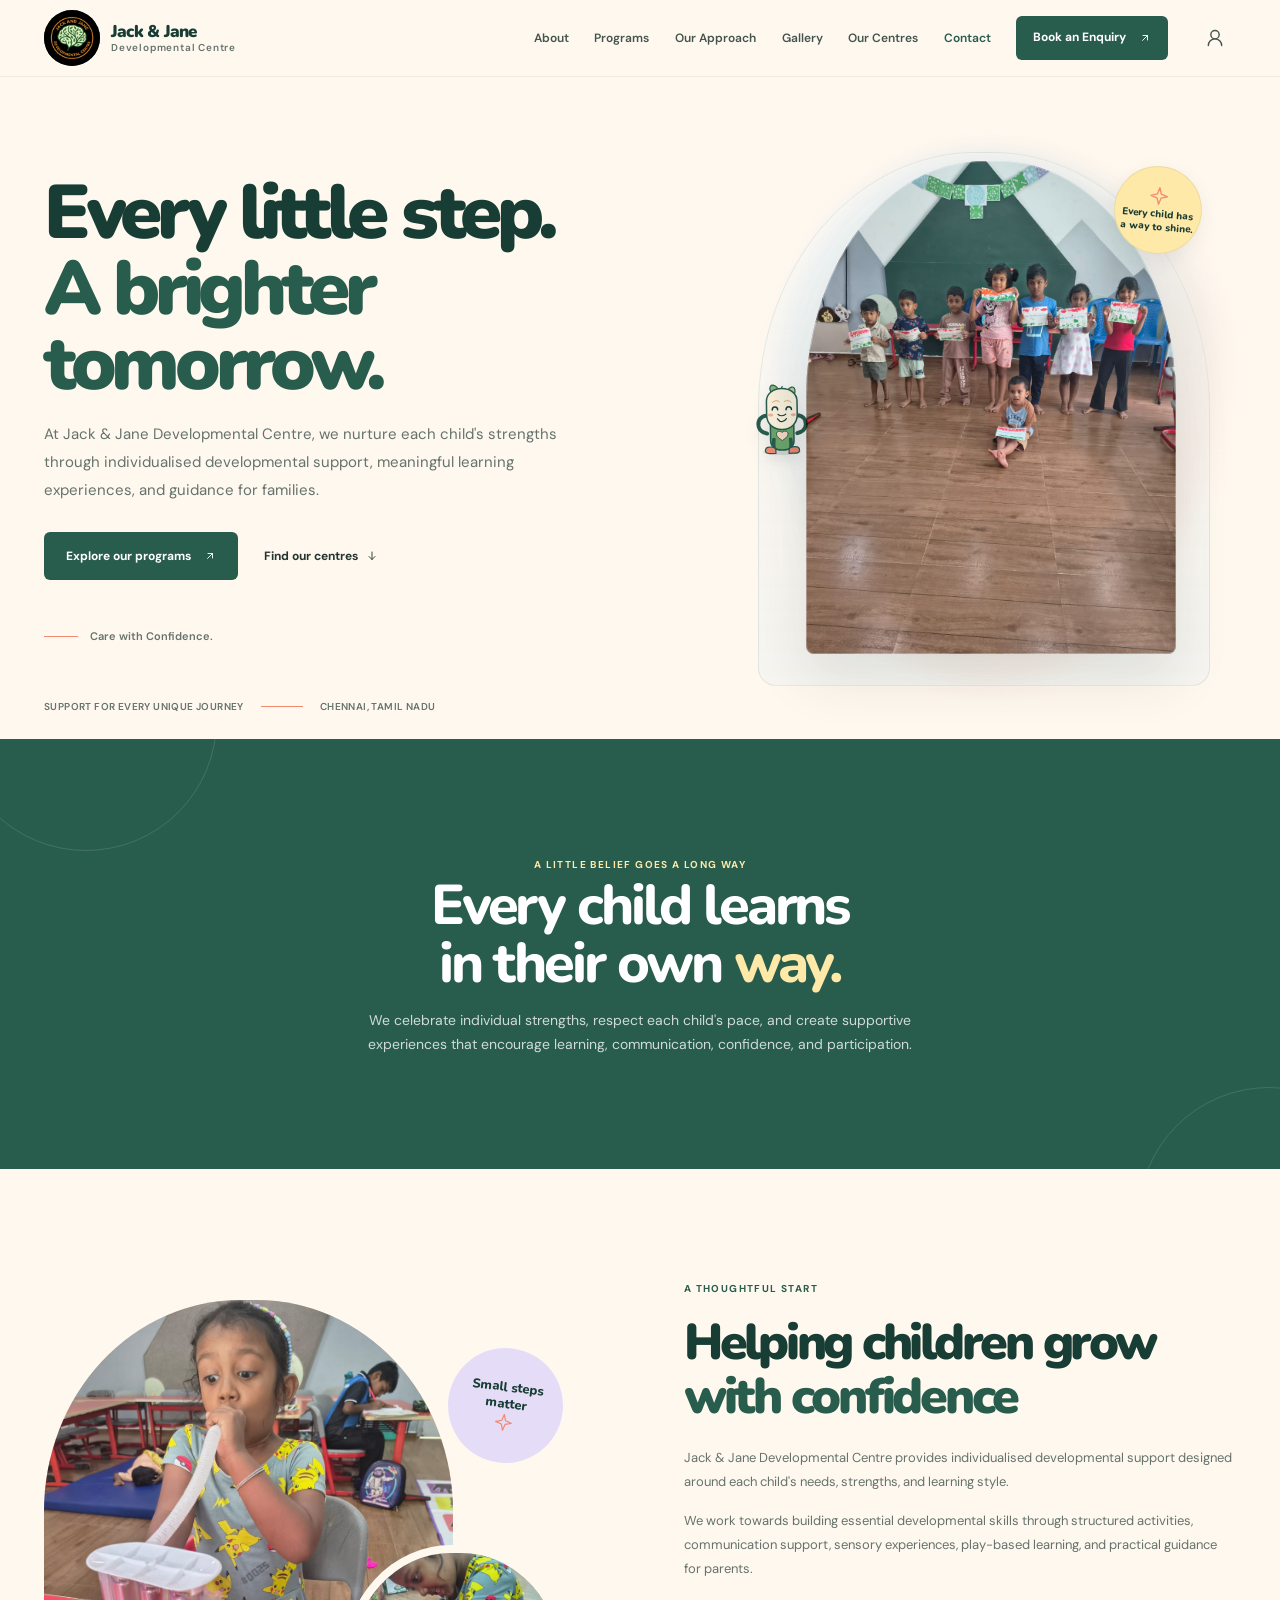
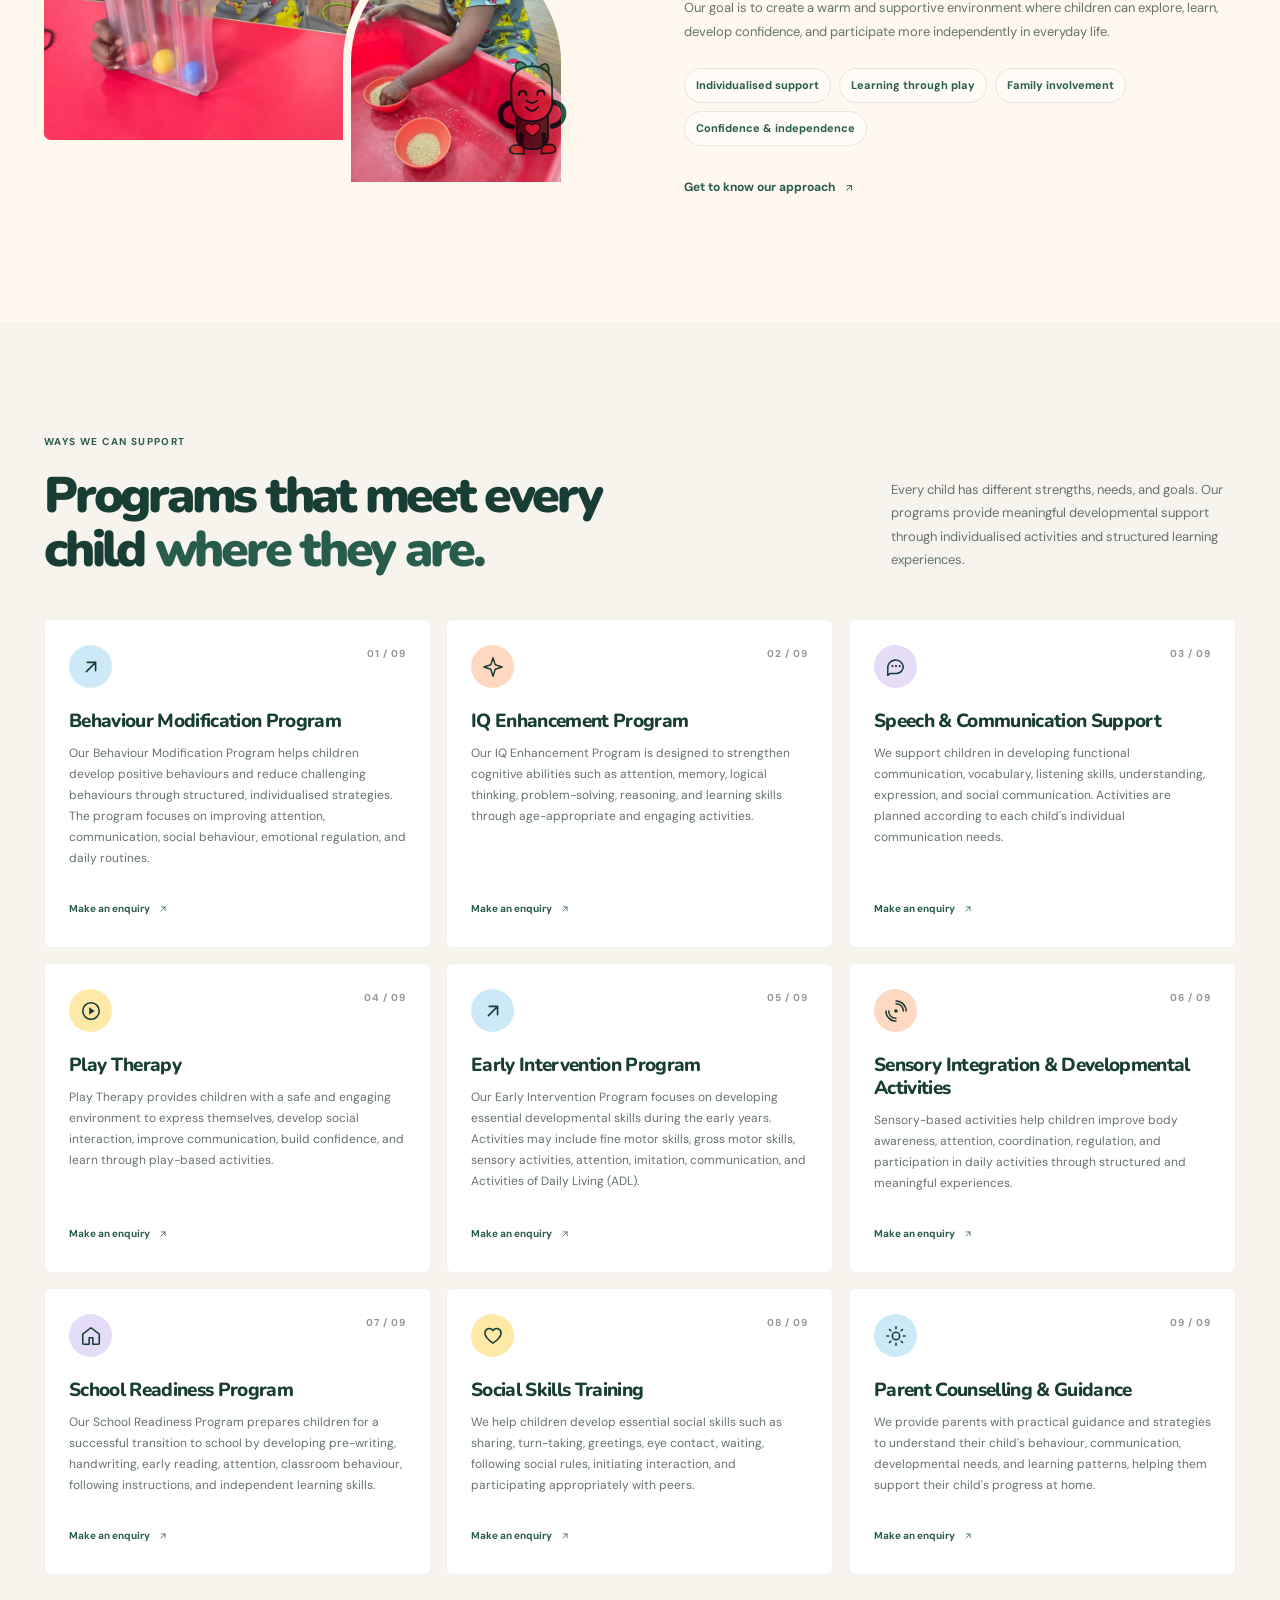
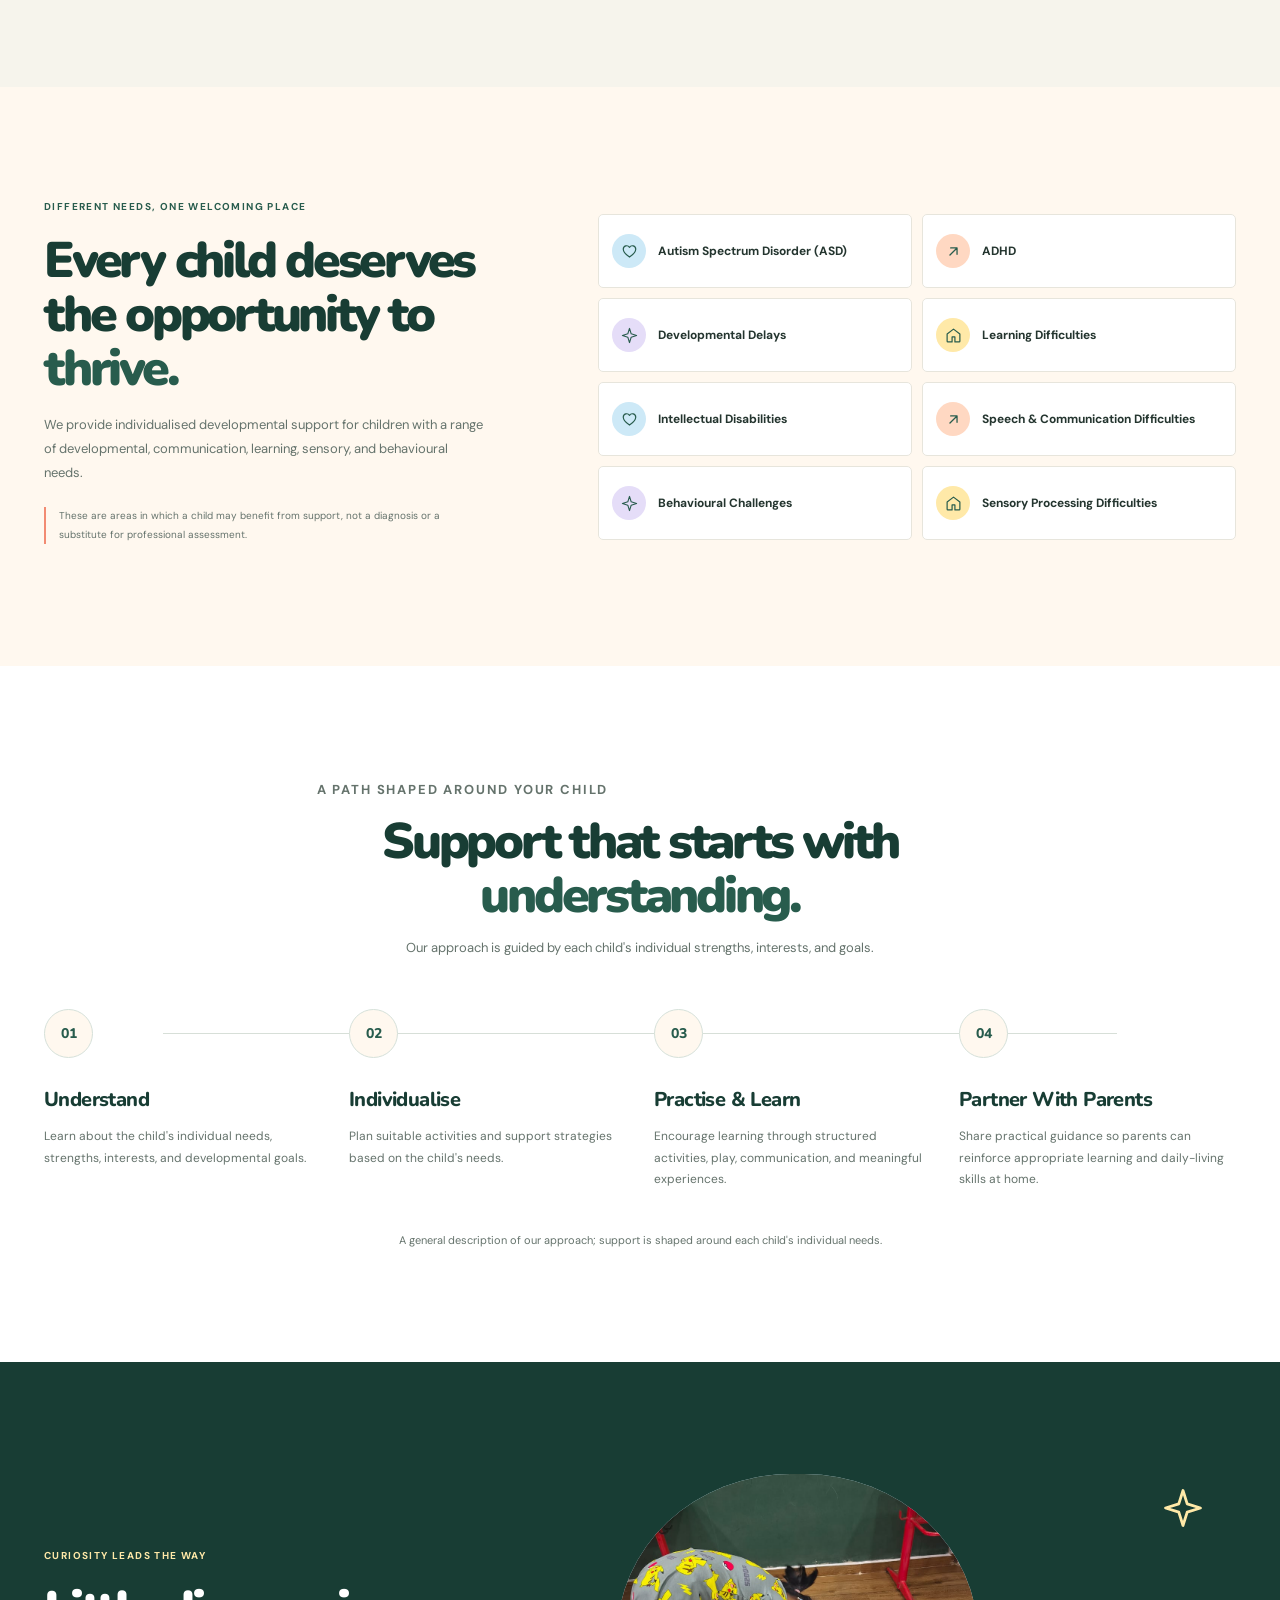
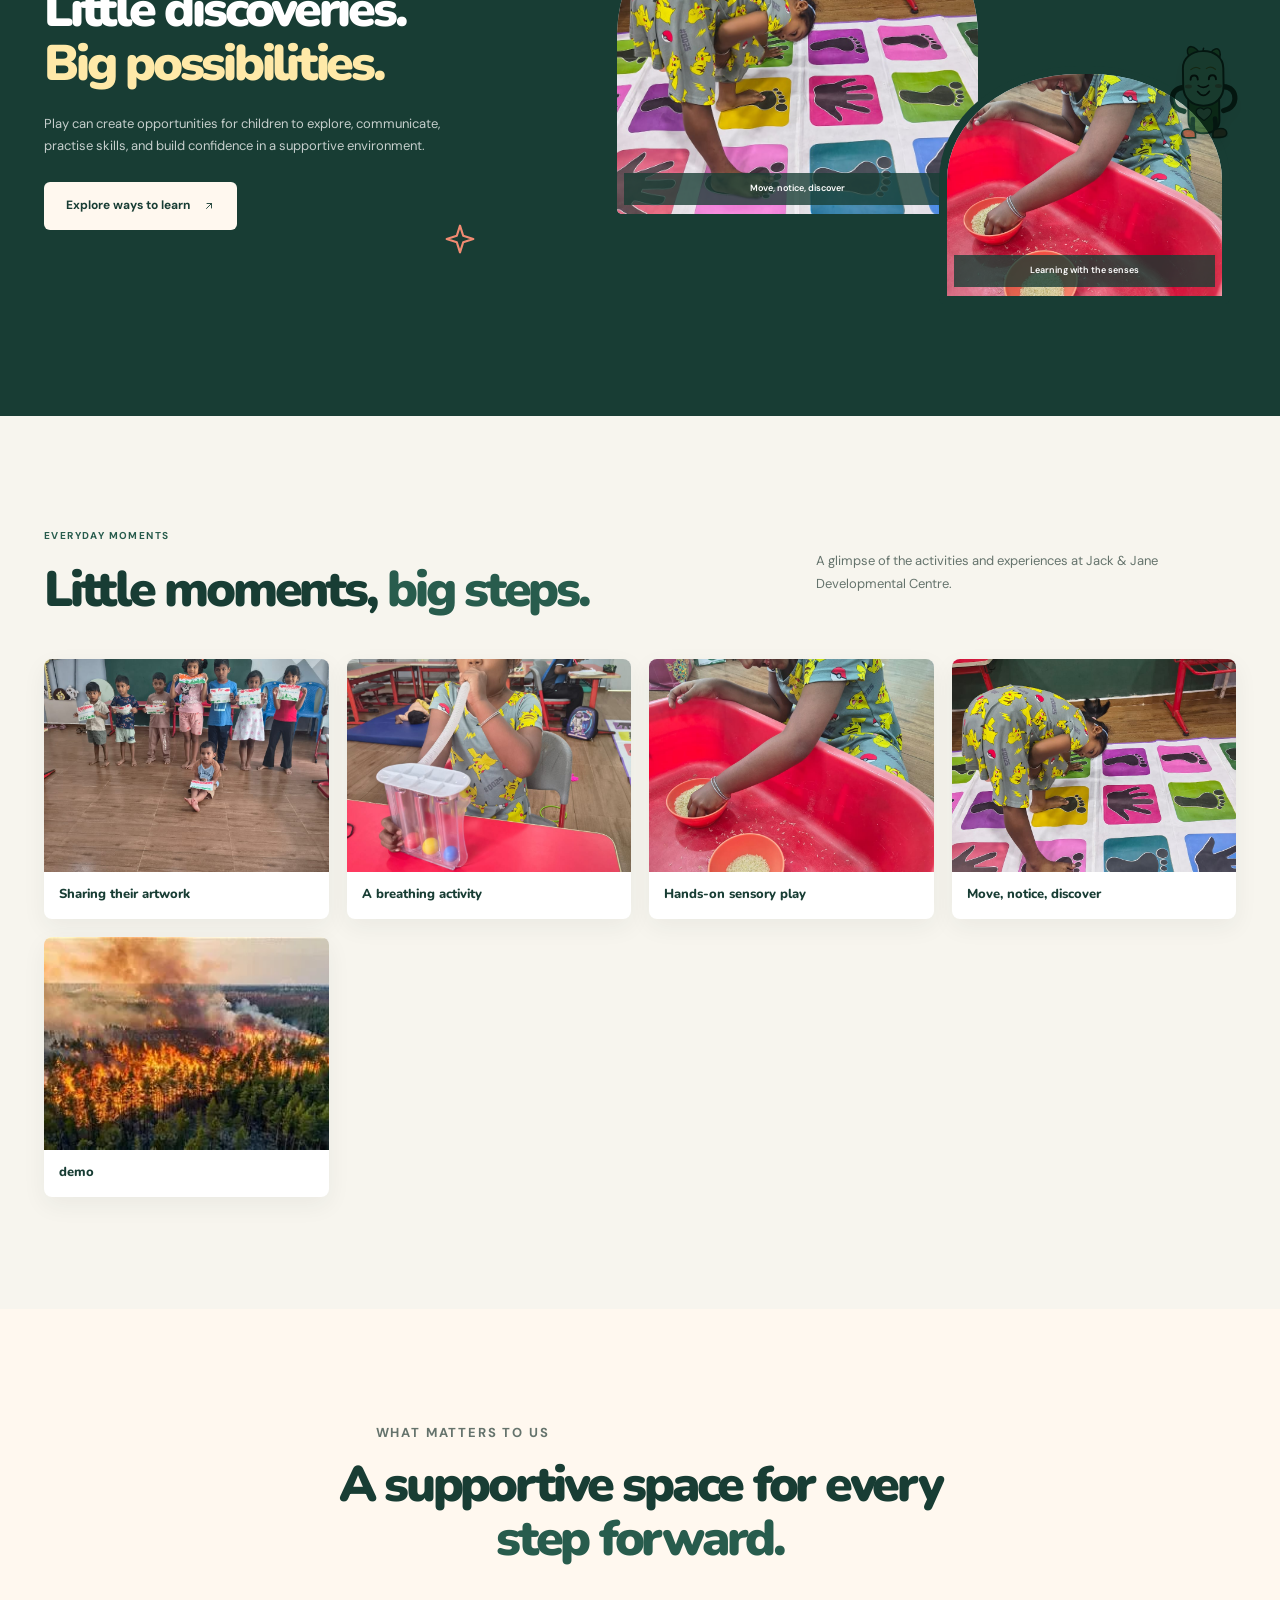
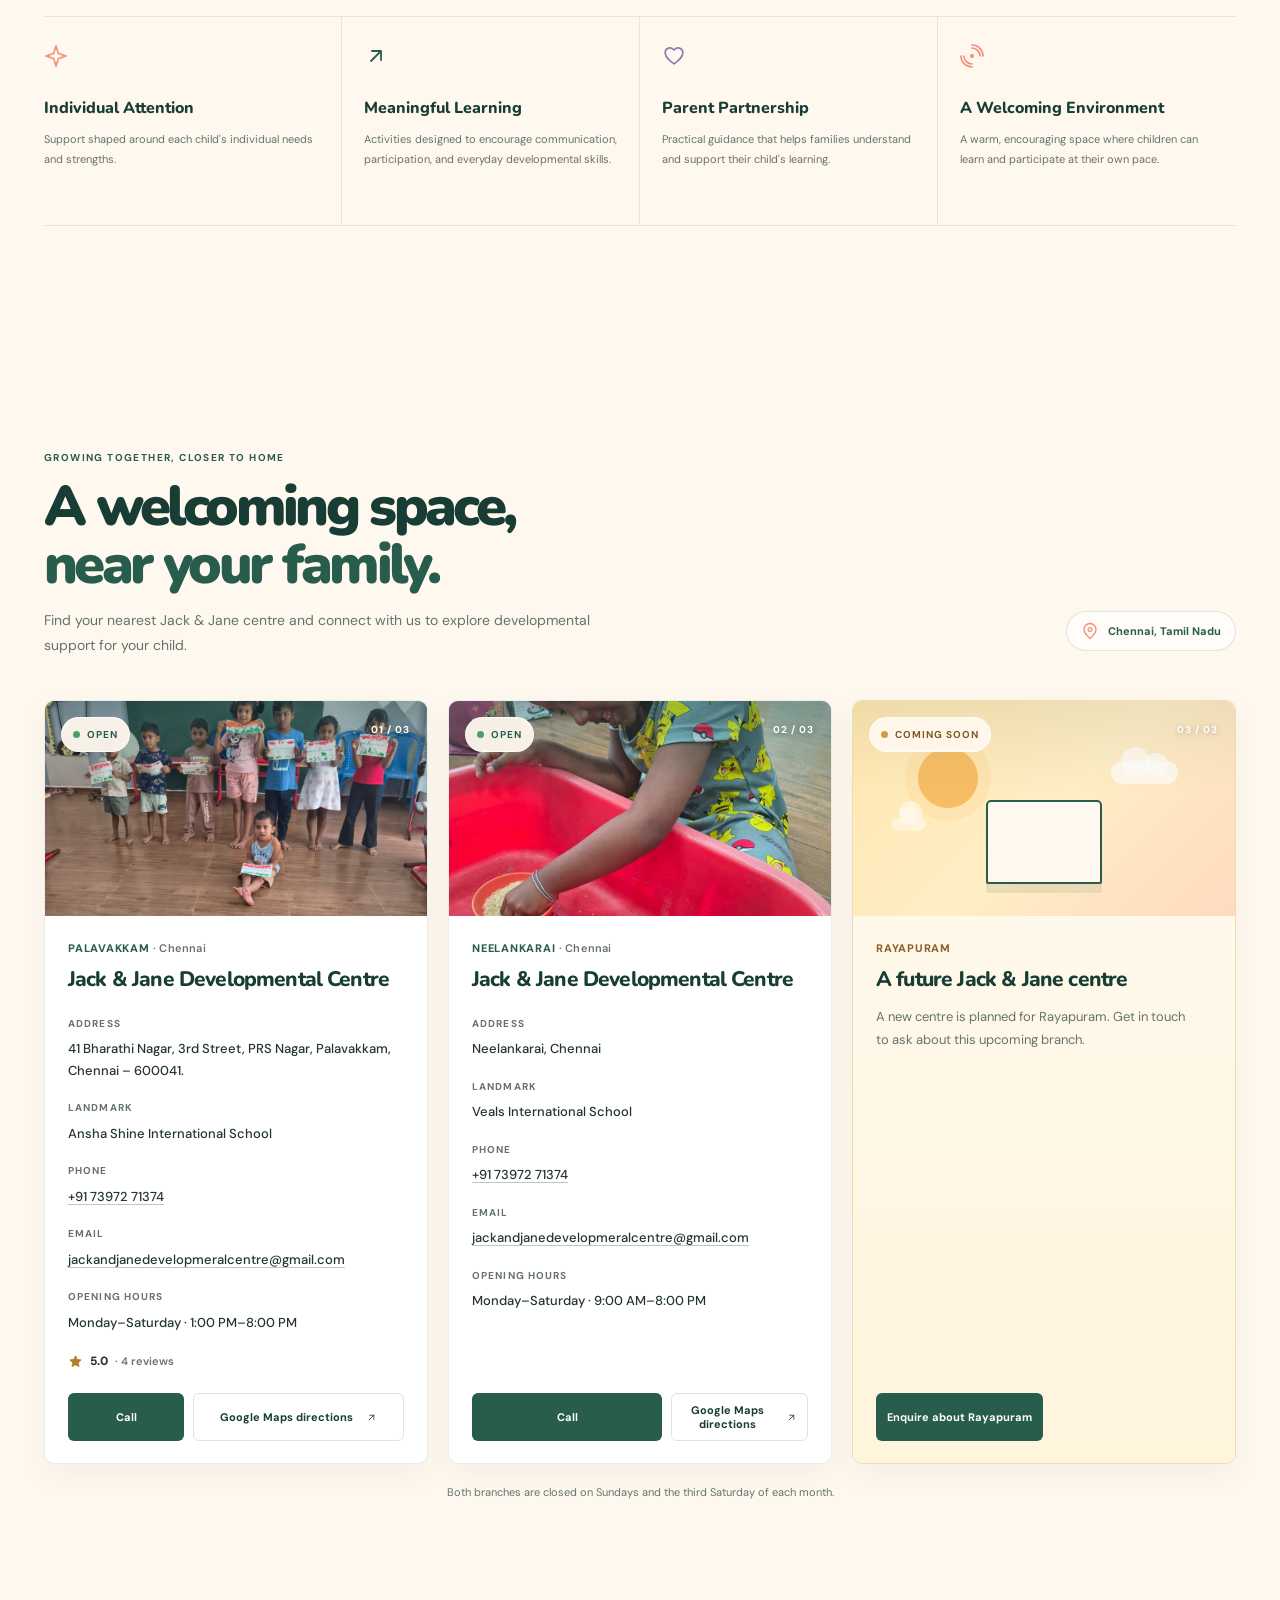
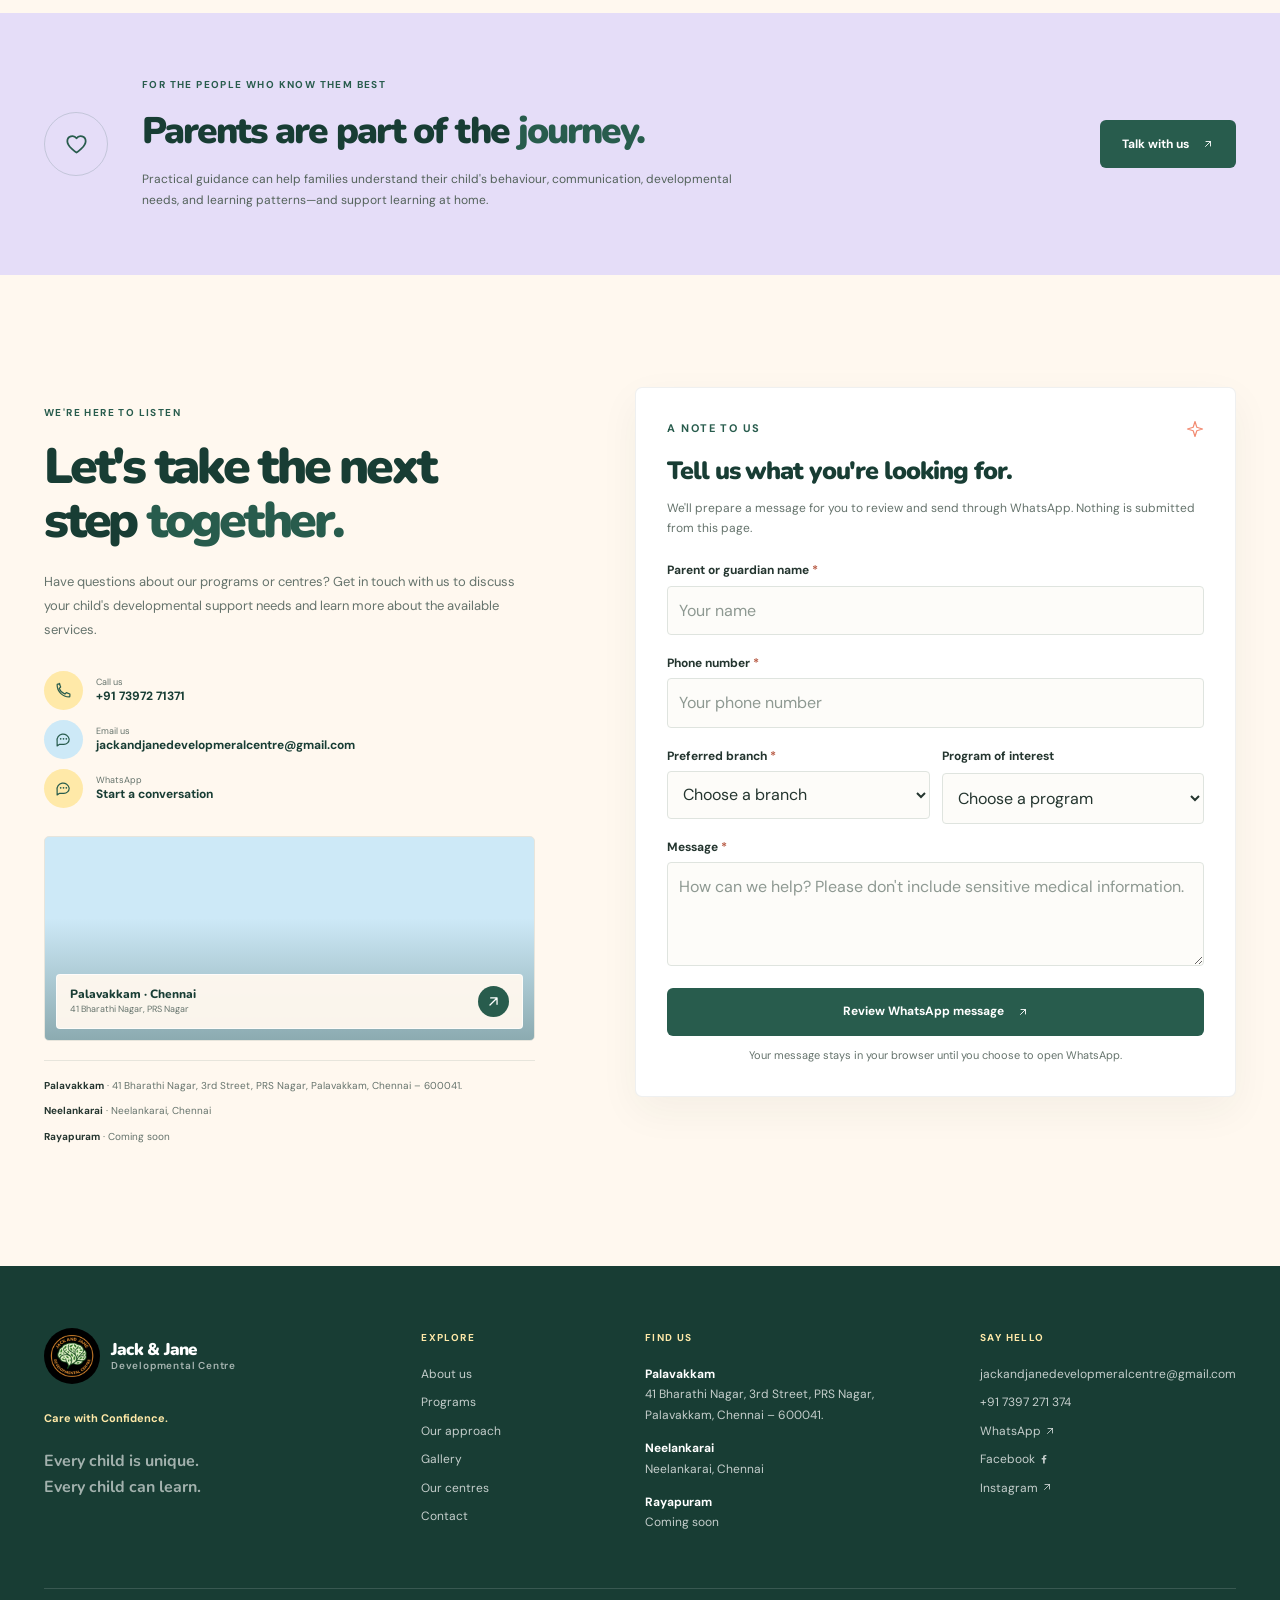
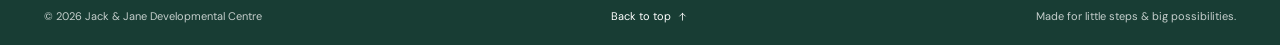
==== commit 8b9f40f9: "Improve gallery responsiveness and add admin navigation" ====
--- a/index.html
+++ b/index.html
@@ -58,6 +58,10 @@
           <a href="#centres">Our Centres</a>
           <a href="#contact">Contact</a>
           <a class="button button--nav" href="#contact">Book an Enquiry <svg class="icon" aria-hidden="true"><use href="#icon-arrow-up-right"></use></svg></a>
+          <a class="admin-login-link" href="/admin" aria-label="Admin Login" title="Admin Login">
+            <svg class="admin-login-icon" aria-hidden="true" viewBox="0 0 24 24" fill="none" stroke="currentColor" stroke-width="1.7" stroke-linecap="round" stroke-linejoin="round"><circle cx="12" cy="8" r="5"/><path d="M20 21a8 8 0 0 0-16 0"/></svg>
+            <span class="admin-login-label">Admin Login</span>
+          </a>
         </div>
       </nav>
     </header>
@@ -333,7 +337,7 @@
         </div>
         <div class="footer-links"><h2>Explore</h2><a href="#about">About us</a><a href="#programs">Programs</a><a href="#approach">Our approach</a><a href="#gallery">Gallery</a><a href="#centres">Our centres</a><a href="#contact">Contact</a></div>
         <div class="footer-links footer-branches" id="footer-branches"><h2>Find us</h2><p><strong>Palavakkam</strong><br>41 Bharathi Nagar, 3rd Street,<br>PRS Nagar, Chennai – 600041</p><p><strong>Neelankarai</strong><br>Neelankarai, Chennai</p><p><strong>Rayapuram</strong> · Coming soon</p></div>
-        <div class="footer-links footer-contact"><h2>Say hello</h2><a href="mailto:jackandjanedevelopmeralcentre@gmail.com">jackandjanedevelopmeralcentre@gmail.com</a><a href="tel:+917397271374">+91 7397 271 374</a><a href="https://wa.me/917397271374?text=Hello%20Jack%20%26%20Jane%20Developmental%20Centre%2C%20I%20would%20like%20to%20know%20more%20about%20your%20programs%20and%20available%20branches." target="_blank" rel="noopener noreferrer">WhatsApp <svg class="icon" aria-hidden="true"><use href="#icon-arrow-up-right"></use></svg></a><a href="https://www.facebook.com/100012303435919/videos/766374536435437/" target="_blank" rel="noopener noreferrer">Facebook <svg class="icon" aria-hidden="true"><use href="#icon-facebook"></use></svg></a></div>
+        <div class="footer-links footer-contact"><h2>Say hello</h2><a href="mailto:jackandjanedevelopmeralcentre@gmail.com">jackandjanedevelopmeralcentre@gmail.com</a><a href="tel:+917397271374">+91 7397 271 374</a><a href="https://wa.me/917397271374?text=Hello%20Jack%20%26%20Jane%20Developmental%20Centre%2C%20I%20would%20like%20to%20know%20more%20about%20your%20programs%20and%20available%20branches." target="_blank" rel="noopener noreferrer">WhatsApp <svg class="icon" aria-hidden="true"><use href="#icon-arrow-up-right"></use></svg></a><a href="https://www.facebook.com/100012303435919/videos/766374536435437/" target="_blank" rel="noopener noreferrer">Facebook <svg class="icon" aria-hidden="true"><use href="#icon-facebook"></use></svg></a><a href="https://www.instagram.com/jjdc.2023/" target="_blank" rel="noopener noreferrer">Instagram <svg class="icon" aria-hidden="true"><use href="#icon-arrow-up-right"></use></svg></a></div>
       </div>
       <div class="container footer-bottom"><span>© <span id="current-year"></span> Jack &amp; Jane Developmental Centre</span><a href="#top">Back to top <svg class="icon" aria-hidden="true"><use href="#icon-arrow-up"></use></svg></a><span>Made for little steps &amp; big possibilities.</span></div>
     </footer>
--- a/styles.css
+++ b/styles.css
@@ -53,6 +53,10 @@
 .nav-menu { display: flex; align-items: center; gap: clamp(15px, 2vw, 27px); }
 .nav-menu > a:not(.button) { color: #43544d; font-size: 12px; font-weight: 600; text-decoration: none; transition: color .2s ease; white-space: nowrap; }
 .nav-menu > a:not(.button):hover, .nav-menu > a[aria-current="location"] { color: var(--forest); }
+.admin-login-link { position: relative; width: 42px; height: 42px; display: inline-grid; flex: 0 0 auto; place-items: center; border-radius: 50%; color: var(--deep); text-decoration: none; transition: background .2s ease, color .2s ease, transform .2s ease; }
+.nav-menu > a.admin-login-link:hover, .nav-menu > a.admin-login-link:focus-visible { background: var(--yellow); color: var(--deep); transform: translateY(-1px); }
+.admin-login-icon { width: 20px; height: 20px; }
+.admin-login-label { display: none; }
 .button { min-height: 48px; display: inline-flex; align-items: center; justify-content: center; gap: 13px; padding: 0 21px; border: 1px solid transparent; border-radius: 6px; font-size: 12px; font-weight: 700; line-height: 1.3; text-align: center; text-decoration: none; transition: background .2s ease, color .2s ease, border-color .2s ease, transform .2s ease, box-shadow .2s ease; cursor: pointer; }
 .button:hover { transform: translateY(-2px); }
 .button--nav { min-height: 44px; padding-inline: 16px; background: var(--forest); color: var(--white); white-space: nowrap; }
@@ -192,9 +196,10 @@
 
 .principles { background: var(--cream); }
 .photo-gallery { background: #f7f5ee; }
-.photo-gallery .section-heading { align-items: end; }
-.photo-gallery-grid { display: grid; grid-template-columns: repeat(4, minmax(0, 1fr)); gap: 18px; }
-.photo-gallery-card { min-width: 0; overflow: hidden; border-radius: 8px; background: var(--white); box-shadow: 0 8px 24px rgb(36 53 47 / 6%); }
+.photo-gallery .section-heading { display: grid; grid-template-columns: minmax(0, 1fr) minmax(250px, .72fr); align-items: center; gap: clamp(24px, 5vw, 72px); }
+.photo-gallery .section-heading > p { max-width: 420px; margin: 0; justify-self: end; }
+.photo-gallery-grid { display: grid; grid-template-columns: repeat(auto-fit, minmax(min(100%, max(210px, calc(25% - 13.5px))), 1fr)); align-items: start; gap: 18px; }
+.photo-gallery-card { min-width: 0; overflow: hidden; margin: 0; border-radius: 8px; background: var(--white); box-shadow: 0 8px 24px rgb(36 53 47 / 6%); }
 .photo-gallery-card img { width: 100%; aspect-ratio: 4 / 3; object-fit: cover; }
 .is-gallery-hidden { visibility: hidden; }
 .photo-gallery-card figcaption { padding: 13px 15px 15px; color: var(--deep); font: 800 13px/1.45 var(--heading); }
@@ -294,7 +299,7 @@
 .quick-icon { width: 39px; height: 39px; display: grid; place-items: center; border-radius: 50%; background: var(--yellow); color: var(--forest); }
 .quick-icon svg { width: 17px; height: 17px; }
 .contact-quick-link:nth-child(2) .quick-icon { background: var(--blue); }
-.contact-quick-link > span:last-child { display: grid; line-height: 1.35; }
+.contact-quick-link > span:last-child { min-width: 0; display: grid; line-height: 1.35; overflow-wrap: anywhere; }
 .contact-quick-link small { color: var(--muted); font-size: 9px; }
 .contact-quick-link strong { color: var(--deep); font-size: 12px; }
 .map-card { position: relative; overflow: hidden; min-height: 205px; display: block; margin: 22px 0 19px; border: 1px solid var(--line); border-radius: 5px; background: var(--blue); text-decoration: none; }
@@ -386,6 +391,8 @@
   .nav-menu.is-open { display: flex; flex-direction: column; }
   .nav-menu > a:not(.button) { min-height: 48px; display: flex; align-items: center; border-bottom: 1px solid var(--line); font-size: 13px; }
   .nav-menu > .button { margin-top: 15px; }
+  .nav-menu > .admin-login-link { width: 100%; min-height: 48px; display: flex; align-items: center; justify-content: flex-start; gap: 11px; margin-top: 8px; padding: 0 12px; border-radius: 5px; }
+  .nav-menu > .admin-login-link .admin-login-label { display: inline; }
 }
 
 @media (max-width: 760px) {
@@ -446,6 +453,8 @@
   .gallery-image--one { height: 320px; }
   .gallery-image--two { height: 215px; }
   .principle-grid { grid-template-columns: repeat(2, minmax(0, 1fr)); }
+  .photo-gallery .section-heading { display: grid; grid-template-columns: minmax(0, 1fr); gap: 16px; }
+  .photo-gallery .section-heading > p { max-width: 560px; justify-self: stretch; }
   .photo-gallery-grid { grid-template-columns: repeat(2, minmax(0, 1fr)); gap: 13px; }
   .principle-card { min-height: 190px; padding: 23px 18px; border-bottom: 1px solid var(--line); }
   .principle-card:first-child { padding-left: 18px; }
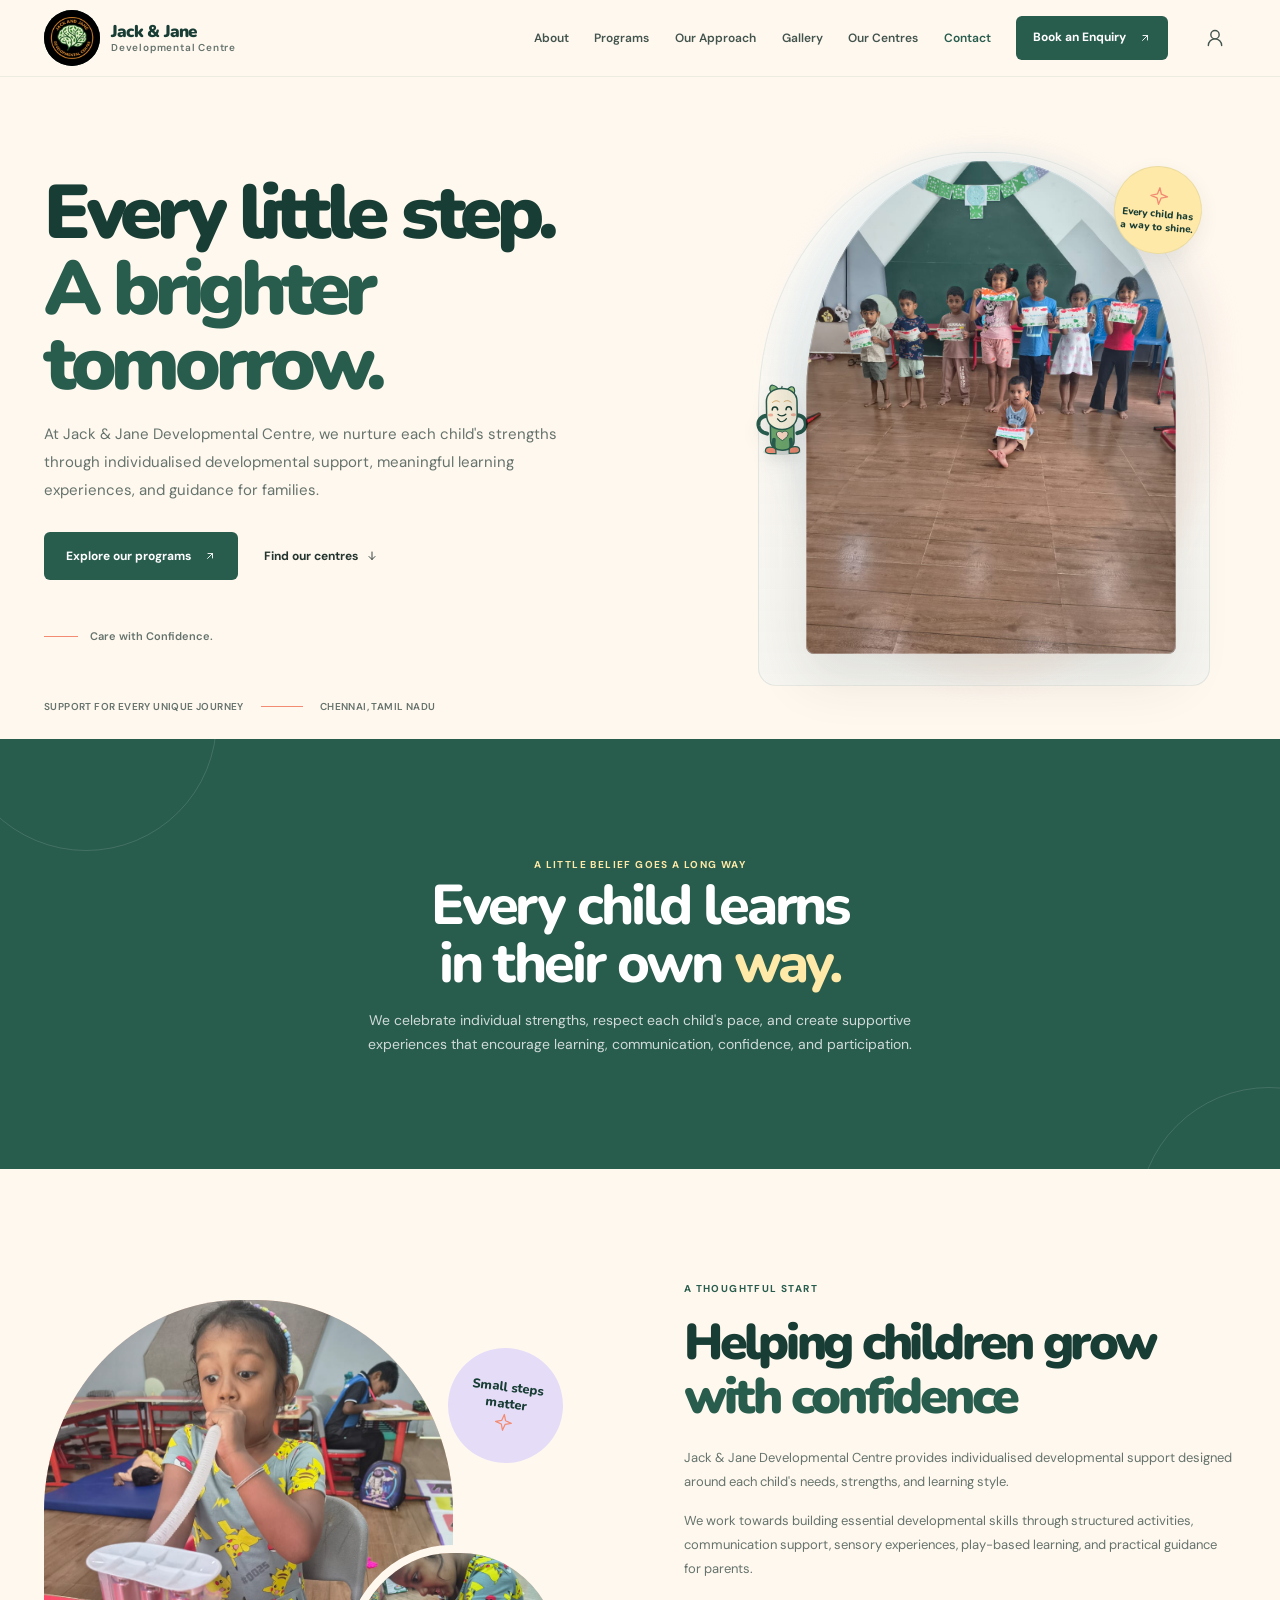
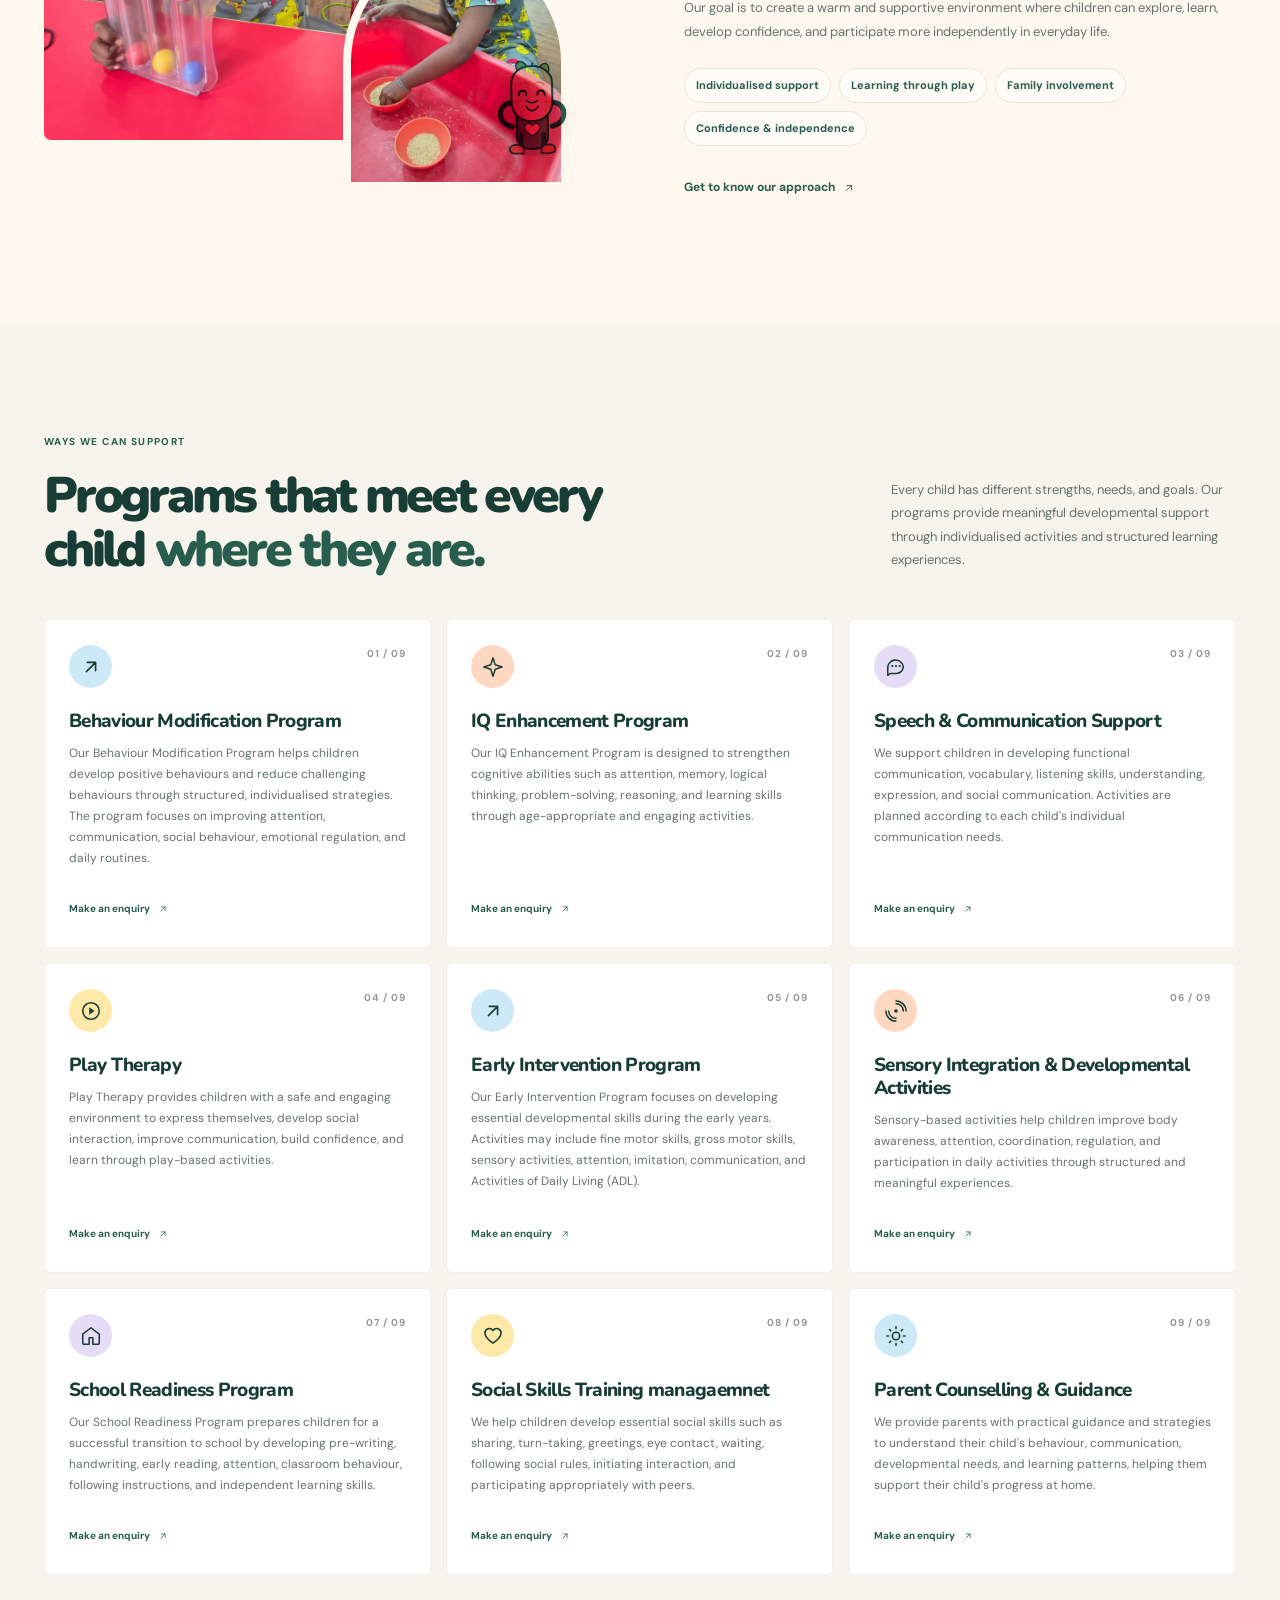
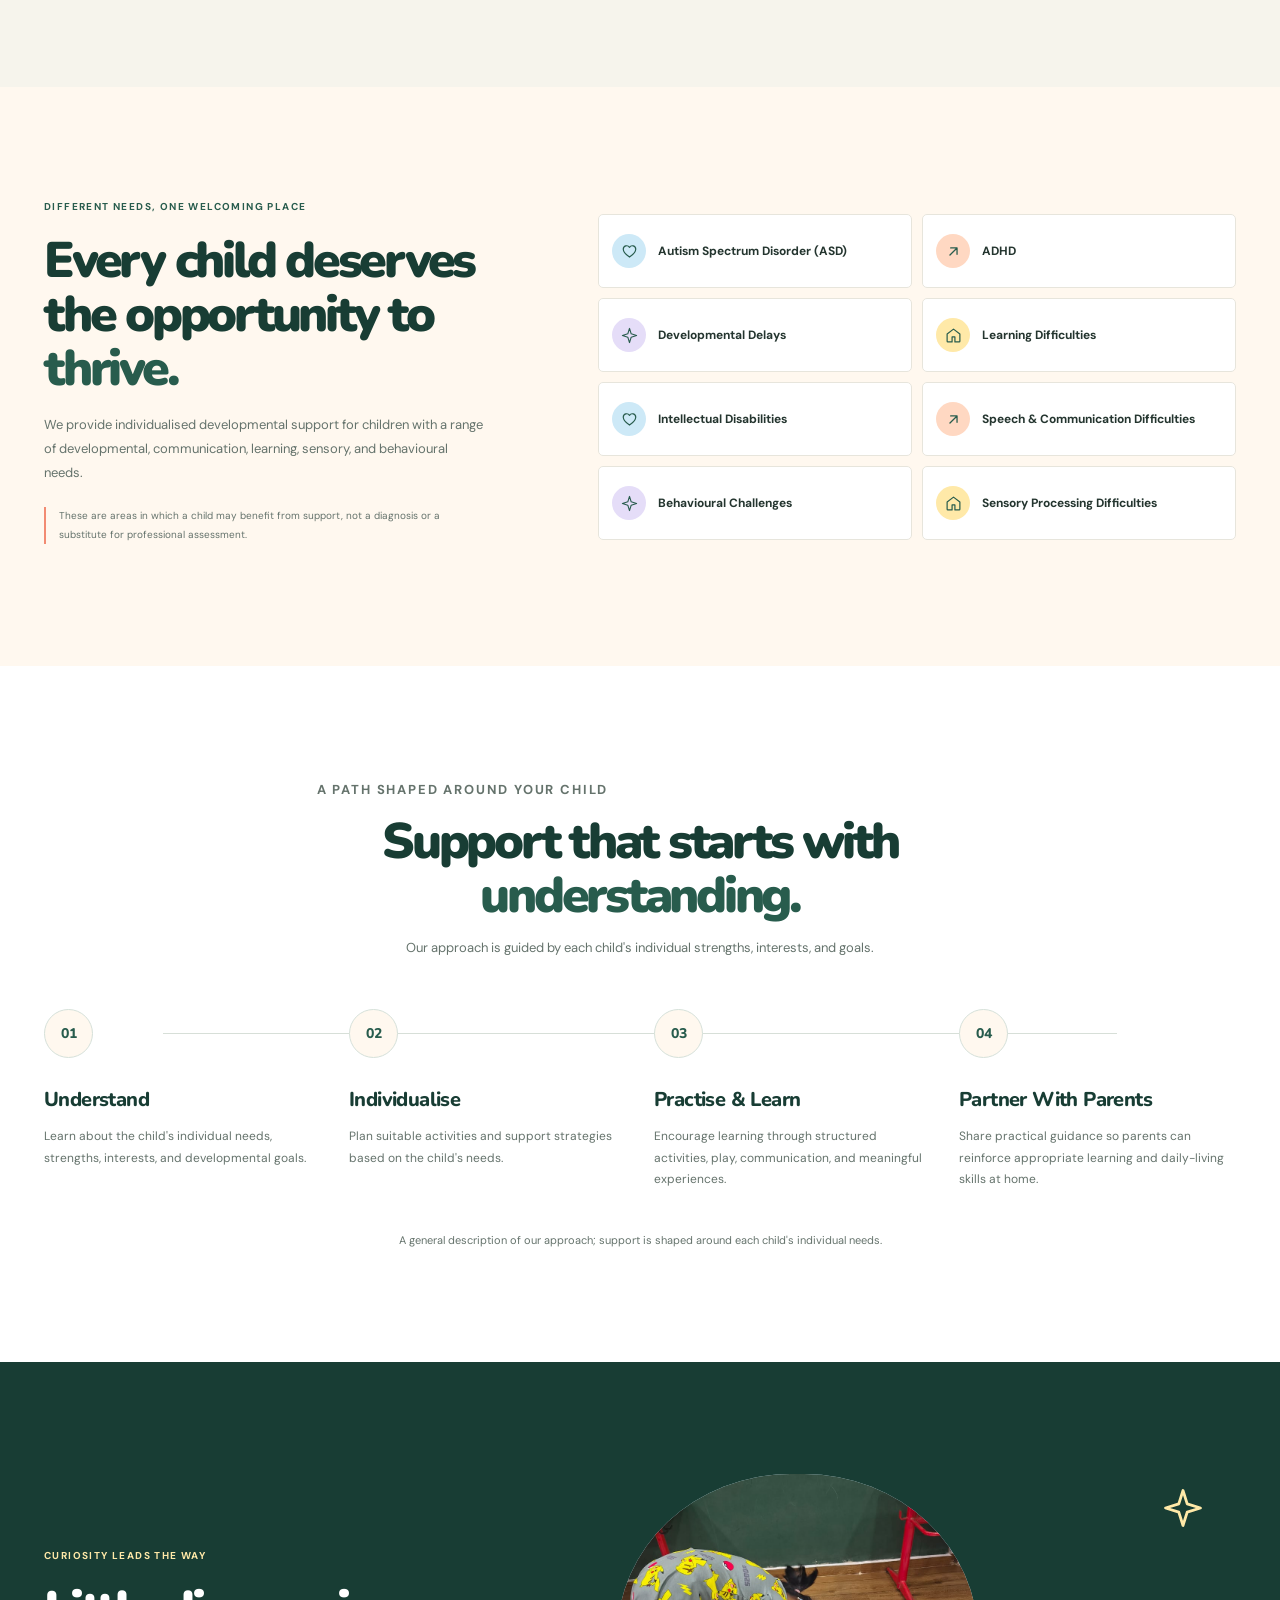
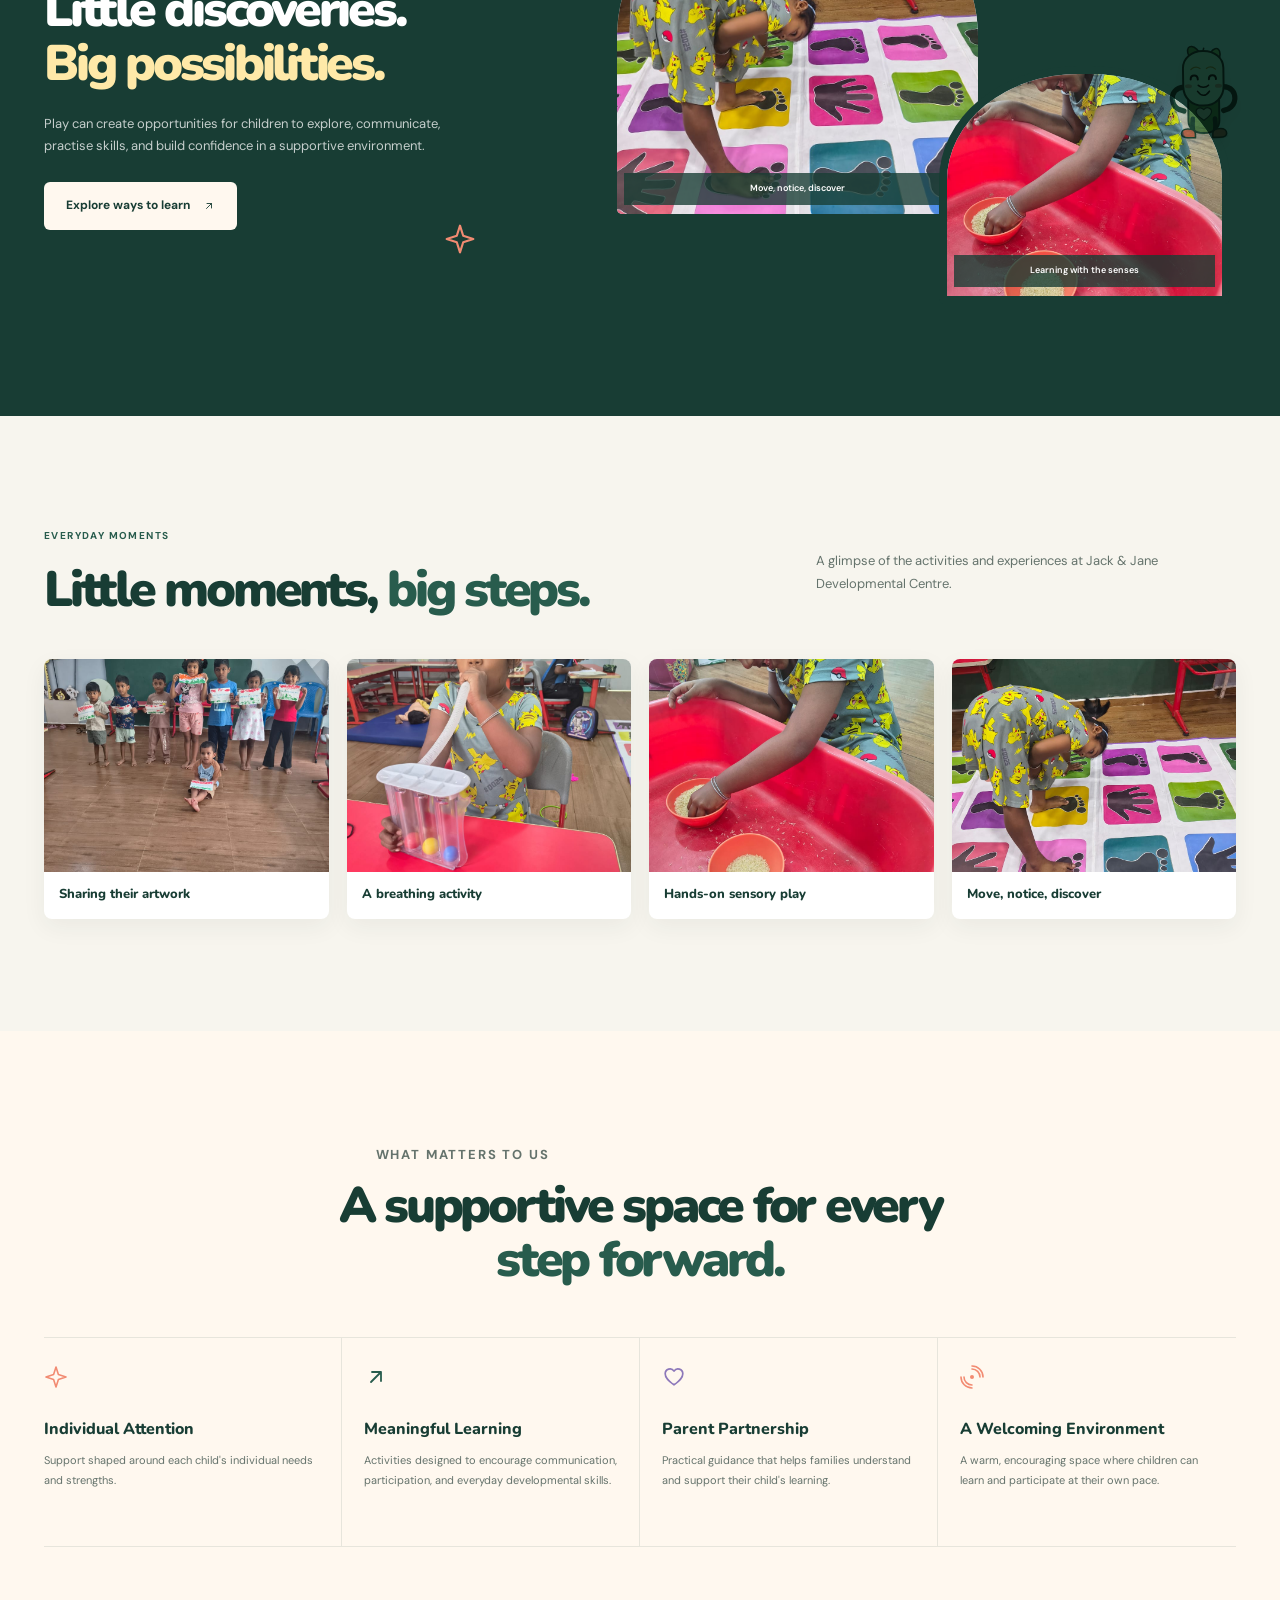
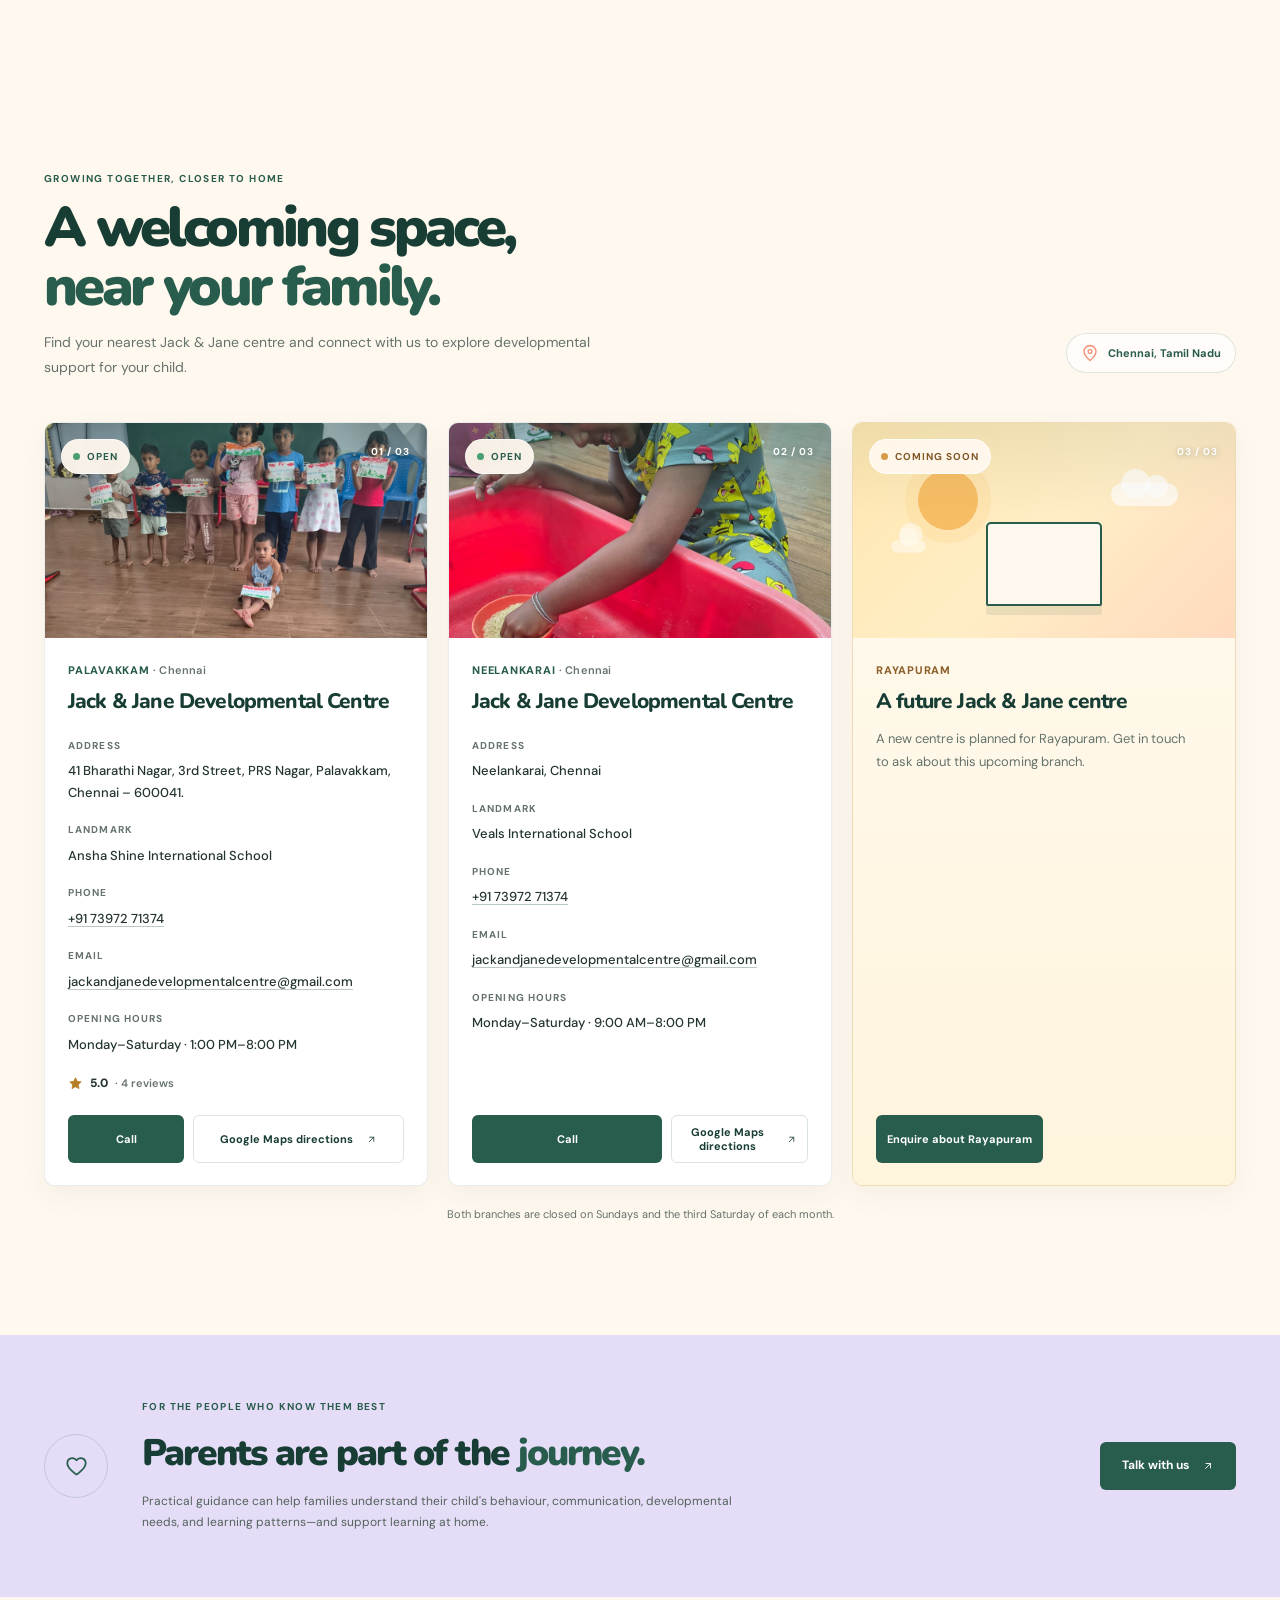
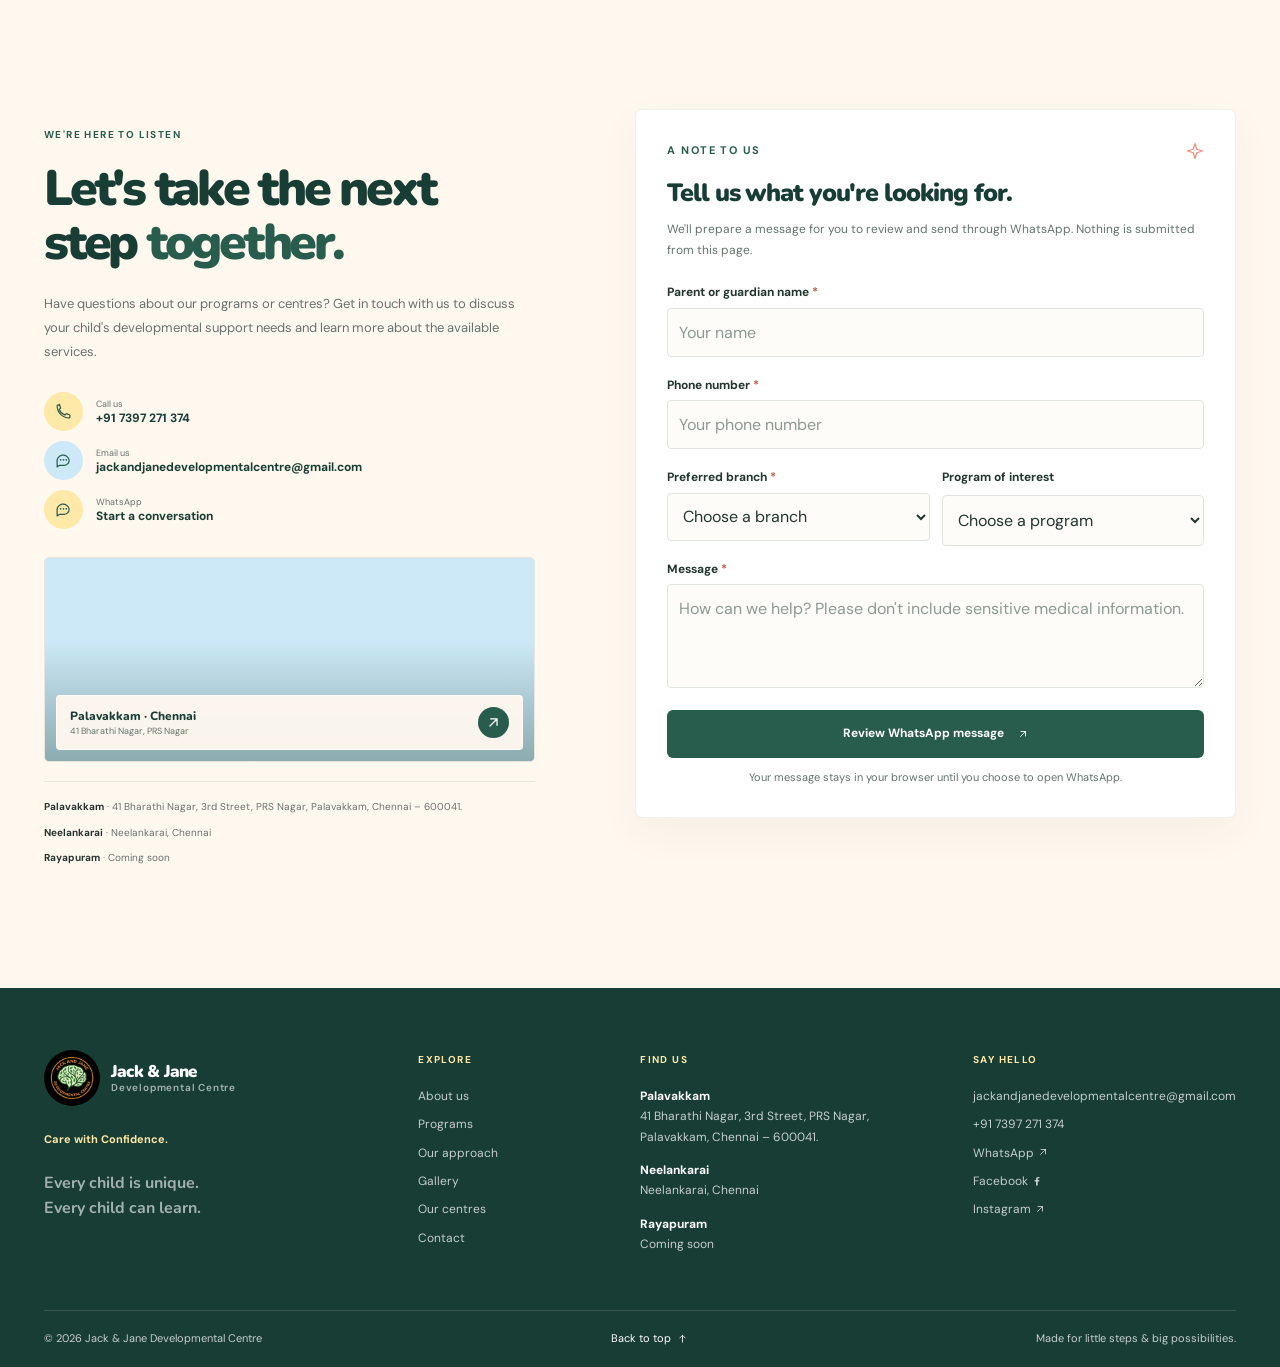
==== commit e4370794: "Update contact email address Co-authored-by: Copilot <223556219+Copilot@users.noreply.github.com>" ====
--- a/index.html
+++ b/index.html
@@ -295,7 +295,7 @@
             <p>Have questions about our programs or centres? Get in touch with us to discuss your child's developmental support needs and learn more about the available services.</p>
             <div class="contact-quick">
               <a class="contact-quick-link" href="tel:+917397271374"><span class="quick-icon" aria-hidden="true"><svg><use href="#icon-phone"></use></svg></span><span><small>Call us</small><strong>+91 7397 271 374</strong></span></a>
-              <a class="contact-quick-link" href="mailto:jackandjanedevelopmeralcentre@gmail.com"><span class="quick-icon" aria-hidden="true"><svg><use href="#icon-speech"></use></svg></span><span><small>Email us</small><strong>jackandjanedevelopmeralcentre@gmail.com</strong></span></a>
+              <a class="contact-quick-link" href="mailto:jackandjanedevelopmentalcentre@gmail.com"><span class="quick-icon" aria-hidden="true"><svg><use href="#icon-speech"></use></svg></span><span><small>Email us</small><strong>jackandjanedevelopmentalcentre@gmail.com</strong></span></a>
               <a class="contact-quick-link" href="https://wa.me/917397271374?text=Hello%20Jack%20%26%20Jane%20Developmental%20Centre%2C%20I%20would%20like%20to%20know%20more%20about%20your%20programs%20and%20available%20branches." target="_blank" rel="noopener noreferrer"><span class="quick-icon" aria-hidden="true"><svg><use href="#icon-speech"></use></svg></span><span><small>WhatsApp</small><strong>Start a conversation</strong></span></a>
             </div>
             <a class="map-card" href="https://www.google.com/maps/place/Jack+and+Jane+developmental+center/@12.9650035,80.254182,17z/data=!3m1!4b1!4m6!3m5!1s0x3a525d982b3c3ddf:0xa302f3ba93eecda0!8m2!3d12.9650035!4d80.2567569!16s%2Fg%2F11yqqgjs_1?entry=ttu&amp;g_ep=EgoyMDI2MTAyMC4wIKXMDSoASAFQAw%3D%3D" target="_blank" rel="noopener noreferrer" aria-label="View Jack and Jane Developmental Centre on Google Maps">
@@ -337,7 +337,7 @@
         </div>
         <div class="footer-links"><h2>Explore</h2><a href="#about">About us</a><a href="#programs">Programs</a><a href="#approach">Our approach</a><a href="#gallery">Gallery</a><a href="#centres">Our centres</a><a href="#contact">Contact</a></div>
         <div class="footer-links footer-branches" id="footer-branches"><h2>Find us</h2><p><strong>Palavakkam</strong><br>41 Bharathi Nagar, 3rd Street,<br>PRS Nagar, Chennai – 600041</p><p><strong>Neelankarai</strong><br>Neelankarai, Chennai</p><p><strong>Rayapuram</strong> · Coming soon</p></div>
-        <div class="footer-links footer-contact"><h2>Say hello</h2><a href="mailto:jackandjanedevelopmeralcentre@gmail.com">jackandjanedevelopmeralcentre@gmail.com</a><a href="tel:+917397271374">+91 7397 271 374</a><a href="https://wa.me/917397271374?text=Hello%20Jack%20%26%20Jane%20Developmental%20Centre%2C%20I%20would%20like%20to%20know%20more%20about%20your%20programs%20and%20available%20branches." target="_blank" rel="noopener noreferrer">WhatsApp <svg class="icon" aria-hidden="true"><use href="#icon-arrow-up-right"></use></svg></a><a href="https://www.facebook.com/100012303435919/videos/766374536435437/" target="_blank" rel="noopener noreferrer">Facebook <svg class="icon" aria-hidden="true"><use href="#icon-facebook"></use></svg></a><a href="https://www.instagram.com/jjdc.2023/" target="_blank" rel="noopener noreferrer">Instagram <svg class="icon" aria-hidden="true"><use href="#icon-arrow-up-right"></use></svg></a></div>
+        <div class="footer-links footer-contact"><h2>Say hello</h2><a href="mailto:jackandjanedevelopmentalcentre@gmail.com">jackandjanedevelopmentalcentre@gmail.com</a><a href="tel:+917397271374">+91 7397 271 374</a><a href="https://wa.me/917397271374?text=Hello%20Jack%20%26%20Jane%20Developmental%20Centre%2C%20I%20would%20like%20to%20know%20more%20about%20your%20programs%20and%20available%20branches." target="_blank" rel="noopener noreferrer">WhatsApp <svg class="icon" aria-hidden="true"><use href="#icon-arrow-up-right"></use></svg></a><a href="https://www.facebook.com/100012303435919/videos/766374536435437/" target="_blank" rel="noopener noreferrer">Facebook <svg class="icon" aria-hidden="true"><use href="#icon-facebook"></use></svg></a><a href="https://www.instagram.com/jjdc.2023/" target="_blank" rel="noopener noreferrer">Instagram <svg class="icon" aria-hidden="true"><use href="#icon-arrow-up-right"></use></svg></a></div>
       </div>
       <div class="container footer-bottom"><span>© <span id="current-year"></span> Jack &amp; Jane Developmental Centre</span><a href="#top">Back to top <svg class="icon" aria-hidden="true"><use href="#icon-arrow-up"></use></svg></a><span>Made for little steps &amp; big possibilities.</span></div>
     </footer>
